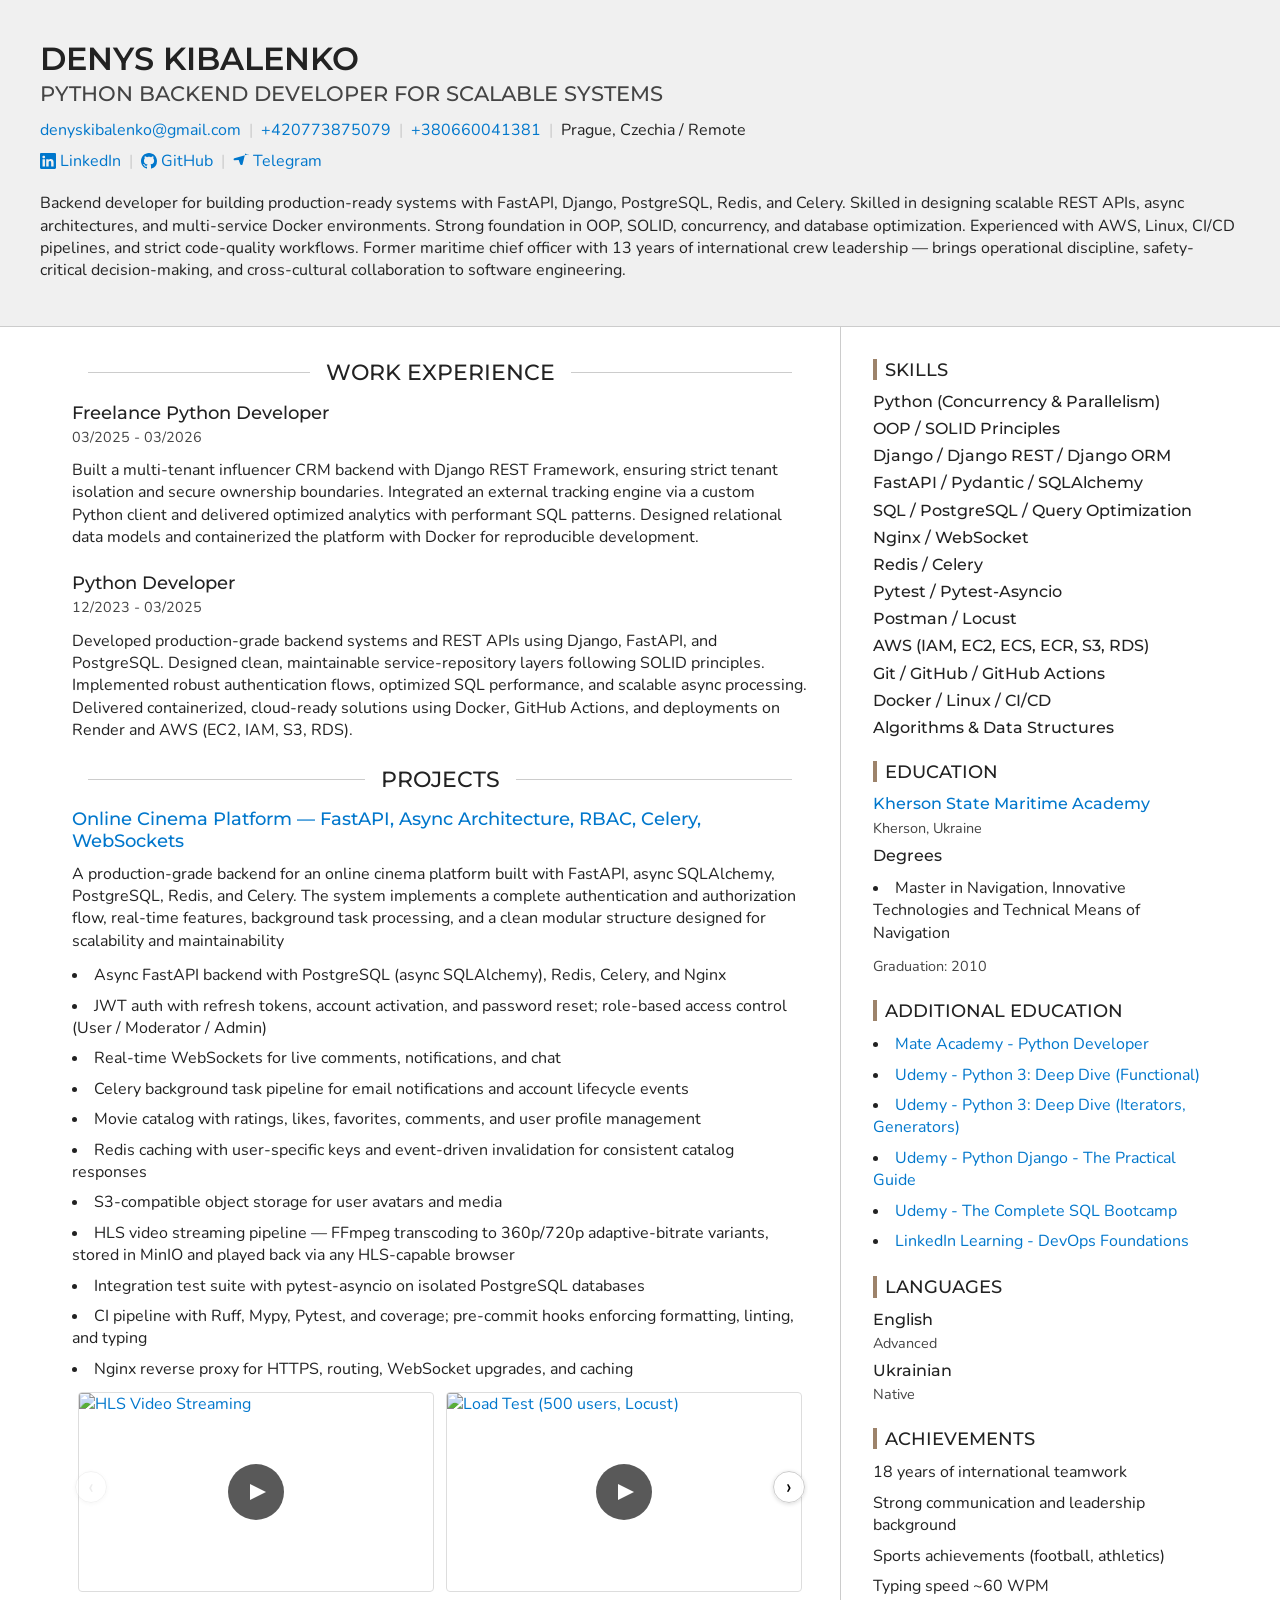
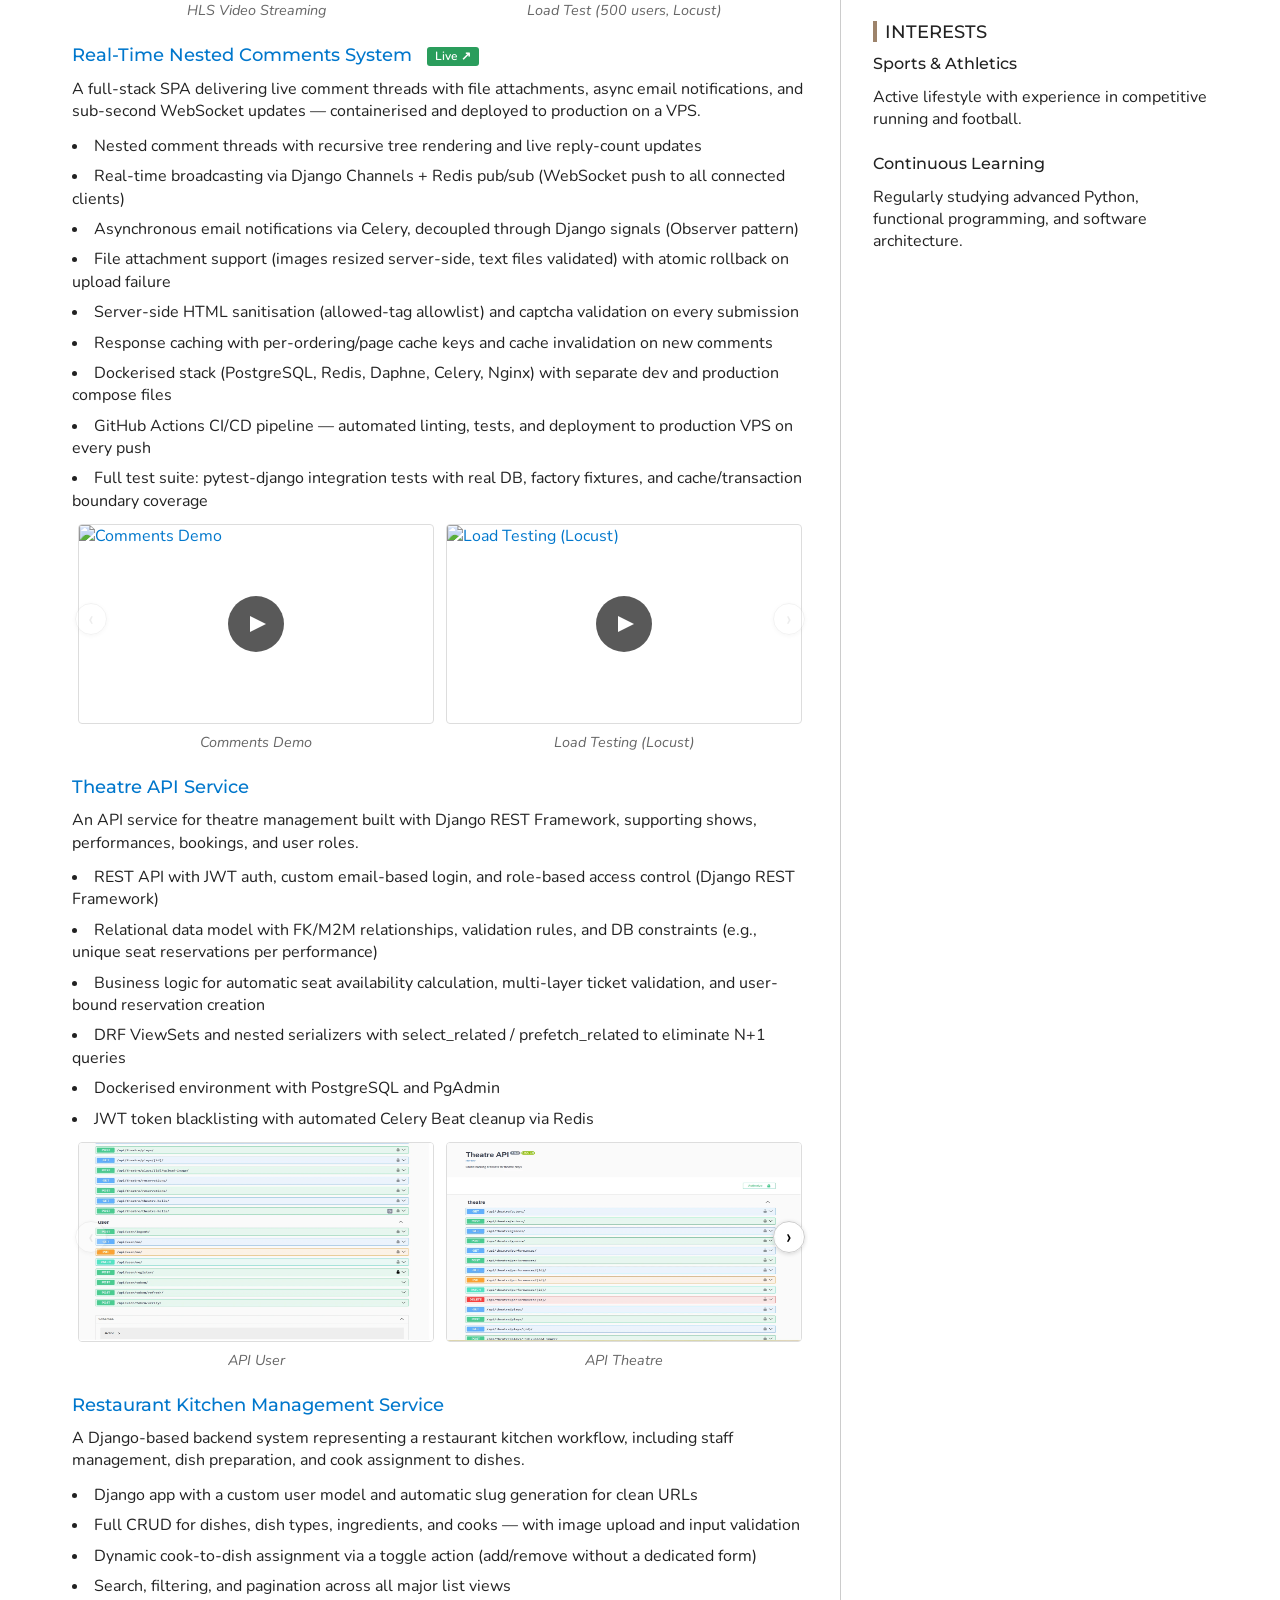
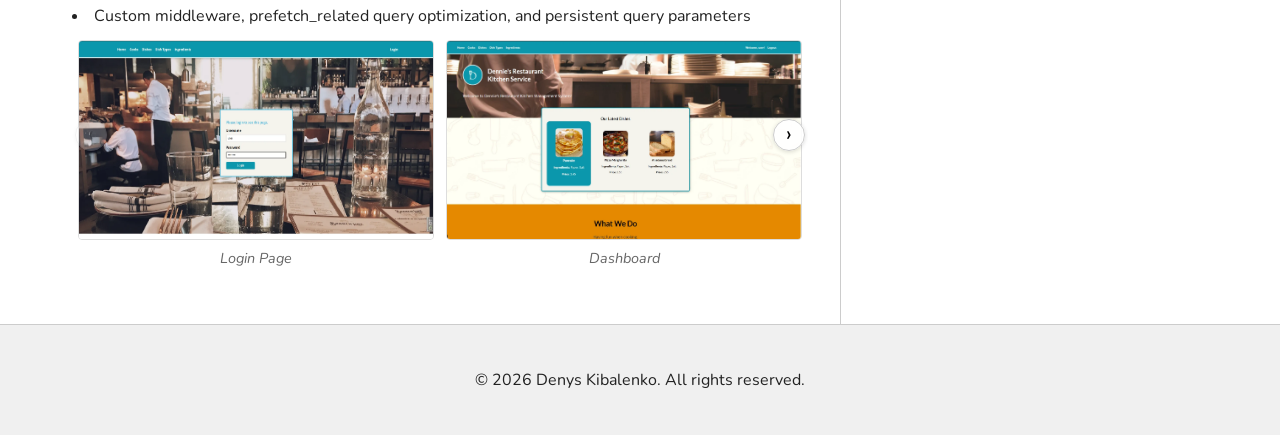
==== index.html @ 4081cb37 "Update: refactor generate_portfolio.py to display video links first followed by screenshots" ====
<!DOCTYPE html>
<html lang="en">
  <head>
    <meta charset="utf-8">
    <meta name="viewport" content="width=device-width, initial-scale=1">

    <!-- Site Info -->
    <title>Denys Kibalenko - Portfolio</title>
    <meta name="description" content="Denys Kibalenko - Backend developer for building production-ready systems with FastAPI, Django, PostgreSQL, Redis, and Celery. Skilled in designing scalable REST APIs, async architectures, and multi-service Docker environments. Strong foundation in OOP, SOLID, concurrency, and database optimization. Experienced with AWS, Linux, CI/CD pipelines, and strict code-quality workflows. Former maritime chief officer with 13 years of international crew leadership — brings operational discipline, safety-critical decision-making, and cross-cultural collaboration to software engineering.">
    <meta name="author" content="Denys Kibalenko">

    <!-- Open Graph Tags: The title of the page for social media sharing. It can match the title tag or be more descriptive. -->
    <meta property="og:title" content="Denys Kibalenko">

    <!-- Open Graph Tags: Typically set to "website" for static sites or "article" for content-heavy pages. -->
    <meta property="og:type" content="website">

    <!-- Open Graph Tags: The URL of the page, used to ensure link previews resolve to the correct page. -->
    <meta property="og:url" content="127.0.0.1:5500/index.html">

    <!-- Open Graph Tags: URL of an image that represents the page. Useful for link previews. -->
    <meta property="og:image" content="127.0.0.1:5500/">

    <!-- Open Graph Tags: Provides an alternative text for the image to improve accessibility. -->
    <meta property="og:image:alt" content="Denys Kibalenko Profile Image">

    <!-- Preconnect for Google Fonts -->
    <link rel="preconnect" href="https://fonts.googleapis.com">
    <link rel="preconnect" href="https://fonts.gstatic.com" crossorigin>

    <!-- Custom Font -->
    <link href="https://fonts.googleapis.com/css2?family=Montserrat:ital,wght@0,100..900;1,100..900&family=Nunito:ital,wght@0,200..1000;1,200..1000&display=swap"
          rel="stylesheet">

    <!-- Stylesheet -->
    <link rel="stylesheet" href="css/modern_normalize.css" />
    <link rel="stylesheet" href="css/html5bp.css">
    <link rel="stylesheet" href="css/main.css">

    <!-- Set a theme color that matches your website's primary color -->
    <meta name="theme-color" content="#fafafa">

    <!-- Favicon for all browsers -->
    <link rel="icon" href="/favicon.ico" sizes="any">
    <link rel="icon" href="/icon.svg" type="image/svg+xml">

    <!-- Apple touch icon for iOS devices -->
    <link rel="apple-touch-icon" sizes="180x180" href="/icon.png">

    <!-- Web app manifest for Progressive Web Apps -->
    <link rel="manifest" href="/site.webmanifest">

    <!-- Content Security Policy: Uncomment to enhance security by restricting where content can be loaded from (useful for preventing certain attacks like XSS). Update if adding external sources (e.g., Google Fonts, Bootstrap CDN, analytics, etc). -->
    <!-- <meta http-equiv="Content-Security-Policy" content=" default-src 'self'; script-src 'self' code.jquery.com; style-src 'self' fonts.googleapis.com; font-src fonts.gstatic.com; img-src 'self' images.examplecdn.com; "> -->
  </head>

  <body>
    <header class="page-header">
      <div class="container">
        <div class="header-top flex-responsive">
          
          <div class="header-info">
            <h1>Denys Kibalenko</h1>
            <h2 class="header-label">Python Backend Developer for Scalable Systems</h2>
            
              <address>
                <ul class="inline-list flex-responsive">
                  
                    <li>
                      <a href="mailto:denyskibalenko@gmail.com">denyskibalenko@gmail.com</a>
                    </li>
                  
                  
                    
                      <li>
                        <a href="tel:+420773875079">+420773875079</a>
                      </li>
                    
                      <li>
                        <a href="tel:+380660041381">+380660041381</a>
                      </li>
                    
                  
                  <li>Prague, Czechia / Remote</li>
                </ul>
              </address>
            
            
              <ul class="inline-list flex-responsive">
                
                  <li>
                    <a href="https://www.linkedin.com/in/denys-kibalenko-066396226/"
                       rel="noopener noreferrer"
                       aria-label="LinkedIn"
                       class="link-with-icon">
                      <svg aria-hidden="true"
     xmlns="http://www.w3.org/2000/svg"
     role="img"
     width="16"
     height="16"
     fill="currentColor"
     class="bi bi-linkedin"
     viewBox="0 0 16 16">
  <path d="M0 1.146C0 .513.526 0 1.175 0h13.65C15.474 0 16 .513 16 1.146v13.708c0 .633-.526 1.146-1.175 1.146H1.175C.526 16 0 15.487 0 14.854zm4.943 12.248V6.169H2.542v7.225zm-1.2-8.212c.837 0 1.358-.554 1.358-1.248-.015-.709-.52-1.248-1.342-1.248S2.4 3.226 2.4 3.934c0 .694.521 1.248 1.327 1.248zm4.908 8.212V9.359c0-.216.016-.432.08-.586.173-.431.568-.878 1.232-.878.869 0 1.216.662 1.216 1.634v3.865h2.401V9.25c0-2.22-1.184-3.252-2.764-3.252-1.274 0-1.845.7-2.165 1.193v.025h-.016l.016-.025V6.169h-2.4c.03.678 0 7.225 0 7.225z" />
</svg>

                      LinkedIn
                    </a>
                  </li>
                
                  <li>
                    <a href="https://github.com/dkibalenko"
                       rel="noopener noreferrer"
                       aria-label="GitHub"
                       class="link-with-icon">
                      <svg aria-hidden="true"
     xmlns="http://www.w3.org/2000/svg"
     role="img"
     width="16"
     height="16"
     fill="currentColor"
     class="bi bi-github"
     viewBox="0 0 16 16">
  <path d="M8 0C3.58 0 0 3.58 0 8c0 3.54 2.29 6.53 5.47 7.59.4.07.55-.17.55-.38 0-.19-.01-.82-.01-1.49-2.01.37-2.53-.49-2.69-.94-.09-.23-.48-.94-.82-1.13-.28-.15-.68-.52-.01-.53.63-.01 1.08.58 1.23.82.72 1.21 1.87.87 2.33.66.07-.52.28-.87.51-1.07-1.78-.2-3.64-.89-3.64-3.95 0-.87.31-1.59.82-2.15-.08-.2-.36-1.02.08-2.12 0 0 .67-.21 2.2.82.64-.18 1.32-.27 2-.27s1.36.09 2 .27c1.53-1.04 2.2-.82 2.2-.82.44 1.1.16 1.92.08 2.12.51.56.82 1.27.82 2.15 0 3.07-1.87 3.75-3.65 3.95.29.25.54.73.54 1.48 0 1.07-.01 1.93-.01 2.2 0 .21.15.46.55.38A8.01 8.01 0 0 0 16 8c0-4.42-3.58-8-8-8" />
</svg>

                      GitHub
                    </a>
                  </li>
                
                  <li>
                    <a href="http://t.me/denniewise"
                       rel="noopener noreferrer"
                       aria-label="Telegram"
                       class="link-with-icon">
                      <svg aria-hidden="true"
     xmlns="http://www.w3.org/2000/svg"
     role="img"
     width="16"
     height="16"
     viewBox="0 0 16 16"
     fill="currentColor">
  <path d="M15.93 2.2c-.2-.52-.74-.82-1.3-.67L1.4 5.2c-.55.15-.9.67-.8 1.22.1.55.6.93 1.16.9l3.6-.2c.2 0 .4.1.5.3l1.3 3.9c.17.5.67.8 1.2.8h.1c.55-.04 1-.4 1.1-.93l2.5-10c.1-.2.1-.4 0-.6z"/>
</svg>

                      Telegram
                    </a>
                  </li>
                
              </ul>
            
            <p class="header-summary">Backend developer for building production-ready systems with FastAPI, Django, PostgreSQL, Redis, and Celery. Skilled in designing scalable REST APIs, async architectures, and multi-service Docker environments. Strong foundation in OOP, SOLID, concurrency, and database optimization. Experienced with AWS, Linux, CI/CD pipelines, and strict code-quality workflows. Former maritime chief officer with 13 years of international crew leadership — brings operational discipline, safety-critical decision-making, and cross-cultural collaboration to software engineering.</p>
          </div>
        </div>
      </div>
    </header>

    <div class="page-content">
      <div class="container">
        <main>
          
            <section>
              <h2 class="section-heading">Work Experience</h2>
              
                <section>
                  <h3>
                    
                      Freelance Python Developer
                    
                  </h3>
                  
                    <p class="section-label">03/2025 - 03/2026</p>
                  
                  <p>Built a multi-tenant influencer CRM backend with Django REST Framework, ensuring strict tenant isolation and secure ownership boundaries. Integrated an external tracking engine via a custom Python client and delivered optimized analytics with performant SQL patterns. Designed relational data models and containerized the platform with Docker for reproducible development.</p>
                  
                </section>
              
                <section>
                  <h3>
                    
                      Python Developer
                    
                  </h3>
                  
                    <p class="section-label">12/2023 - 03/2025</p>
                  
                  <p>Developed production-grade backend systems and REST APIs using Django, FastAPI, and PostgreSQL. Designed clean, maintainable service-repository layers following SOLID principles. Implemented robust authentication flows, optimized SQL performance, and scalable async processing. Delivered containerized, cloud-ready solutions using Docker, GitHub Actions, and deployments on Render and AWS (EC2, IAM, S3, RDS).</p>
                  
                </section>
              
            </section>
          

          
            <section>
              <h2 class="section-heading">Projects</h2>
              
                <section>
                  <h3>
                    
                      <a href="https://github.com/dkibalenko/online-cinema-fastapi/tree/dev">Online Cinema Platform — FastAPI, Async Architecture, RBAC, Celery, WebSockets</a>
                    
                    
                  </h3>
                  <p>A production-grade backend for an online cinema platform built with FastAPI, async SQLAlchemy, PostgreSQL, Redis, and Celery. The system implements a complete authentication and authorization flow, real-time features, background task processing, and a clean modular structure designed for scalability and maintainability</p>
                  
                    <ul>
                      <li>Async FastAPI backend with PostgreSQL (async SQLAlchemy), Redis, Celery, and Nginx</li><li>JWT auth with refresh tokens, account activation, and password reset; role-based access control (User / Moderator / Admin)</li><li>Real-time WebSockets for live comments, notifications, and chat</li><li>Celery background task pipeline for email notifications and account lifecycle events</li><li>Movie catalog with ratings, likes, favorites, comments, and user profile management</li><li>Redis caching with user-specific keys and event-driven invalidation for consistent catalog responses</li><li>S3‑compatible object storage for user avatars and media</li><li>HLS video streaming pipeline — FFmpeg transcoding to 360p/720p adaptive-bitrate variants, stored in MinIO and played back via any HLS-capable browser</li><li>Integration test suite with pytest-asyncio on isolated PostgreSQL databases</li><li>CI pipeline with Ruff, Mypy, Pytest, and coverage; pre-commit hooks enforcing formatting, linting, and typing</li><li>Nginx reverse proxy for HTTPS, routing, WebSocket upgrades, and caching</li>
                    </ul>
                  
                  
                    <div class="carousel" data-carousel>
                      <button class="carousel-btn carousel-prev" aria-label="Previous">&#8249;</button>
                      <div class="carousel-track">
                        
                          <figure class="carousel-slide">
                            
                              <a href="https://www.youtube.com/watch?v=y59jlSmeKQQ" target="_blank" rel="noopener" class="video-thumb">
                                <img src="https://img.youtube.com/vi/y59jlSmeKQQ/hqdefault.jpg" alt="HLS Video Streaming">
                                <span class="play-btn" aria-hidden="true"></span>
                              </a>
                            
                            <figcaption>HLS Video Streaming</figcaption>
                          </figure>
                        
                          <figure class="carousel-slide">
                            
                              <a href="https://www.youtube.com/watch?v=-01bDbUgVlo" target="_blank" rel="noopener" class="video-thumb">
                                <img src="https://img.youtube.com/vi/-01bDbUgVlo/hqdefault.jpg" alt="Load Test (500 users, Locust)">
                                <span class="play-btn" aria-hidden="true"></span>
                              </a>
                            
                            <figcaption>Load Test (500 users, Locust)</figcaption>
                          </figure>
                        
                          <figure class="carousel-slide">
                            
                              <a href="img/project_cinema/Cinema 1 Auth.webp" target="_blank">
                                <img src="img/project_cinema/Cinema 1 Auth.webp" alt="API Auth">
                              </a>
                            
                            <figcaption>API Auth</figcaption>
                          </figure>
                        
                          <figure class="carousel-slide">
                            
                              <a href="img/project_cinema/Cinema 2 API.webp" target="_blank">
                                <img src="img/project_cinema/Cinema 2 API.webp" alt="API Users">
                              </a>
                            
                            <figcaption>API Users</figcaption>
                          </figure>
                        
                          <figure class="carousel-slide">
                            
                              <a href="img/project_cinema/Cinema 3 API.webp" target="_blank">
                                <img src="img/project_cinema/Cinema 3 API.webp" alt="API Movies">
                              </a>
                            
                            <figcaption>API Movies</figcaption>
                          </figure>
                        
                          <figure class="carousel-slide">
                            
                              <a href="img/project_cinema/Cinema MinIO.webp" target="_blank">
                                <img src="img/project_cinema/Cinema MinIO.webp" alt="MinIO">
                              </a>
                            
                            <figcaption>MinIO</figcaption>
                          </figure>
                        
                          <figure class="carousel-slide">
                            
                              <a href="img/project_cinema/Cinema MailHog.webp" target="_blank">
                                <img src="img/project_cinema/Cinema MailHog.webp" alt="MailHog">
                              </a>
                            
                            <figcaption>MailHog</figcaption>
                          </figure>
                        
                          <figure class="carousel-slide">
                            
                              <a href="img/project_cinema/Cinema PgAdmin.webp" target="_blank">
                                <img src="img/project_cinema/Cinema PgAdmin.webp" alt="PgAdmin">
                              </a>
                            
                            <figcaption>PgAdmin</figcaption>
                          </figure>
                        
                          <figure class="carousel-slide">
                            
                              <a href="img/project_cinema/CI-Cinema.webp" target="_blank">
                                <img src="img/project_cinema/CI-Cinema.webp" alt="CI Pipeline">
                              </a>
                            
                            <figcaption>CI Pipeline</figcaption>
                          </figure>
                        
                      </div>
                      <button class="carousel-btn carousel-next" aria-label="Next">&#8250;</button>
                    </div>
                  
                </section>
              
                <section>
                  <h3>
                    
                      <a href="https://github.com/dkibalenko/SPA-comments">Real-Time Nested Comments System</a>
                    
                    
                      <a href="https://spa.meizuno.com/" target="_blank" rel="noopener" class="demo-badge">Live ↗</a>
                    
                  </h3>
                  <p>A full-stack SPA delivering live comment threads with file attachments, async email notifications, and sub-second WebSocket updates — containerised and deployed to production on a VPS.</p>
                  
                    <ul>
                      <li>Nested comment threads with recursive tree rendering and live reply-count updates</li><li>Real-time broadcasting via Django Channels + Redis pub/sub (WebSocket push to all connected clients)</li><li>Asynchronous email notifications via Celery, decoupled through Django signals (Observer pattern)</li><li>File attachment support (images resized server-side, text files validated) with atomic rollback on upload failure</li><li>Server-side HTML sanitisation (allowed-tag allowlist) and captcha validation on every submission</li><li>Response caching with per-ordering/page cache keys and cache invalidation on new comments</li><li>Dockerised stack (PostgreSQL, Redis, Daphne, Celery, Nginx) with separate dev and production compose files</li><li>GitHub Actions CI/CD pipeline — automated linting, tests, and deployment to production VPS on every push</li><li>Full test suite: pytest-django integration tests with real DB, factory fixtures, and cache/transaction boundary coverage</li>
                    </ul>
                  
                  
                    <div class="carousel" data-carousel>
                      <button class="carousel-btn carousel-prev" aria-label="Previous">&#8249;</button>
                      <div class="carousel-track">
                        
                          <figure class="carousel-slide">
                            
                              <a href="https://www.youtube.com/watch?v=9wC8a-C89hY" target="_blank" rel="noopener" class="video-thumb">
                                <img src="https://img.youtube.com/vi/9wC8a-C89hY/hqdefault.jpg" alt="Comments Demo">
                                <span class="play-btn" aria-hidden="true"></span>
                              </a>
                            
                            <figcaption>Comments Demo</figcaption>
                          </figure>
                        
                          <figure class="carousel-slide">
                            
                              <a href="https://www.youtube.com/watch?v=Z8BCQjOLAWA" target="_blank" rel="noopener" class="video-thumb">
                                <img src="https://img.youtube.com/vi/Z8BCQjOLAWA/hqdefault.jpg" alt="Load Testing (Locust)">
                                <span class="play-btn" aria-hidden="true"></span>
                              </a>
                            
                            <figcaption>Load Testing (Locust)</figcaption>
                          </figure>
                        
                      </div>
                      <button class="carousel-btn carousel-next" aria-label="Next">&#8250;</button>
                    </div>
                  
                </section>
              
                <section>
                  <h3>
                    
                      <a href="https://github.com/dkibalenko/theatre-api-service-mate/tree/main">Theatre API Service</a>
                    
                    
                  </h3>
                  <p>An API service for theatre management built with Django REST Framework, supporting shows, performances, bookings, and user roles.</p>
                  
                    <ul>
                      <li>REST API with JWT auth, custom email-based login, and role-based access control (Django REST Framework)</li><li>Relational data model with FK/M2M relationships, validation rules, and DB constraints (e.g., unique seat reservations per performance)</li><li>Business logic for automatic seat availability calculation, multi-layer ticket validation, and user-bound reservation creation</li><li>DRF ViewSets and nested serializers with select_related / prefetch_related to eliminate N+1 queries</li><li>Dockerised environment with PostgreSQL and PgAdmin</li><li>JWT token blacklisting with automated Celery Beat cleanup via Redis</li>
                    </ul>
                  
                  
                    <div class="carousel" data-carousel>
                      <button class="carousel-btn carousel-prev" aria-label="Previous">&#8249;</button>
                      <div class="carousel-track">
                        
                          <figure class="carousel-slide">
                            
                              <a href="img/project_theatre/Theatre 4 API.webp" target="_blank">
                                <img src="img/project_theatre/Theatre 4 API.webp" alt="API User">
                              </a>
                            
                            <figcaption>API User</figcaption>
                          </figure>
                        
                          <figure class="carousel-slide">
                            
                              <a href="img/project_theatre/Theatre 3 API.webp" target="_blank">
                                <img src="img/project_theatre/Theatre 3 API.webp" alt="API Theatre">
                              </a>
                            
                            <figcaption>API Theatre</figcaption>
                          </figure>
                        
                          <figure class="carousel-slide">
                            
                              <a href="img/project_theatre/Theatre 7 API Actor list.webp" target="_blank">
                                <img src="img/project_theatre/Theatre 7 API Actor list.webp" alt="API Actor List">
                              </a>
                            
                            <figcaption>API Actor List</figcaption>
                          </figure>
                        
                          <figure class="carousel-slide">
                            
                              <a href="img/project_theatre/Theatre 5 API Login.webp" target="_blank">
                                <img src="img/project_theatre/Theatre 5 API Login.webp" alt="API Login">
                              </a>
                            
                            <figcaption>API Login</figcaption>
                          </figure>
                        
                          <figure class="carousel-slide">
                            
                              <a href="img/project_theatre/Theatre 6 API Login Token.webp" target="_blank">
                                <img src="img/project_theatre/Theatre 6 API Login Token.webp" alt="API Login Token">
                              </a>
                            
                            <figcaption>API Login Token</figcaption>
                          </figure>
                        
                          <figure class="carousel-slide">
                            
                              <a href="img/project_theatre/Theatre 1 Celery Run.webp" target="_blank">
                                <img src="img/project_theatre/Theatre 1 Celery Run.webp" alt="Celery Tasks">
                              </a>
                            
                            <figcaption>Celery Tasks</figcaption>
                          </figure>
                        
                          <figure class="carousel-slide">
                            
                              <a href="img/project_theatre/Theatre 2 PgAdmin.webp" target="_blank">
                                <img src="img/project_theatre/Theatre 2 PgAdmin.webp" alt="PgAdmin">
                              </a>
                            
                            <figcaption>PgAdmin</figcaption>
                          </figure>
                        
                      </div>
                      <button class="carousel-btn carousel-next" aria-label="Next">&#8250;</button>
                    </div>
                  
                </section>
              
                <section>
                  <h3>
                    
                      <a href="https://github.com/dkibalenko/restaurant-mate">Restaurant Kitchen Management Service</a>
                    
                    
                  </h3>
                  <p>A Django-based backend system representing a restaurant kitchen workflow, including staff management, dish preparation, and cook assignment to dishes.</p>
                  
                    <ul>
                      <li>Django app with a custom user model and automatic slug generation for clean URLs</li><li>Full CRUD for dishes, dish types, ingredients, and cooks — with image upload and input validation</li><li>Dynamic cook-to-dish assignment via a toggle action (add/remove without a dedicated form)</li><li>Search, filtering, and pagination across all major list views</li><li>Custom middleware, prefetch_related query optimization, and persistent query parameters</li>
                    </ul>
                  
                  
                    <div class="carousel" data-carousel>
                      <button class="carousel-btn carousel-prev" aria-label="Previous">&#8249;</button>
                      <div class="carousel-track">
                        
                          <figure class="carousel-slide">
                            
                              <a href="img/project_restaurant/Restaurant 1 Login.webp" target="_blank">
                                <img src="img/project_restaurant/Restaurant 1 Login.webp" alt="Login Page">
                              </a>
                            
                            <figcaption>Login Page</figcaption>
                          </figure>
                        
                          <figure class="carousel-slide">
                            
                              <a href="img/project_restaurant/Restaurant 2 Index.webp" target="_blank">
                                <img src="img/project_restaurant/Restaurant 2 Index.webp" alt="Dashboard">
                              </a>
                            
                            <figcaption>Dashboard</figcaption>
                          </figure>
                        
                          <figure class="carousel-slide">
                            
                              <a href="img/project_restaurant/Restaurant 3 Cook list.webp" target="_blank">
                                <img src="img/project_restaurant/Restaurant 3 Cook list.webp" alt="Cooks">
                              </a>
                            
                            <figcaption>Cooks</figcaption>
                          </figure>
                        
                          <figure class="carousel-slide">
                            
                              <a href="img/project_restaurant/Restaurant 4 Cook Detail.webp" target="_blank">
                                <img src="img/project_restaurant/Restaurant 4 Cook Detail.webp" alt="Cook Detail">
                              </a>
                            
                            <figcaption>Cook Detail</figcaption>
                          </figure>
                        
                          <figure class="carousel-slide">
                            
                              <a href="img/project_restaurant/Restaurant 6 Dish list.webp" target="_blank">
                                <img src="img/project_restaurant/Restaurant 6 Dish list.webp" alt="Dish List">
                              </a>
                            
                            <figcaption>Dish List</figcaption>
                          </figure>
                        
                          <figure class="carousel-slide">
                            
                              <a href="img/project_restaurant/Restaurant 7 Dish Detail.webp" target="_blank">
                                <img src="img/project_restaurant/Restaurant 7 Dish Detail.webp" alt="Dish Detail">
                              </a>
                            
                            <figcaption>Dish Detail</figcaption>
                          </figure>
                        
                          <figure class="carousel-slide">
                            
                              <a href="img/project_restaurant/Restaurant 8 Dish Create.webp" target="_blank">
                                <img src="img/project_restaurant/Restaurant 8 Dish Create.webp" alt="Dish Create">
                              </a>
                            
                            <figcaption>Dish Create</figcaption>
                          </figure>
                        
                          <figure class="carousel-slide">
                            
                              <a href="img/project_restaurant/Restaurant 9 Cook Create.webp" target="_blank">
                                <img src="img/project_restaurant/Restaurant 9 Cook Create.webp" alt="Cook Create">
                              </a>
                            
                            <figcaption>Cook Create</figcaption>
                          </figure>
                        
                          <figure class="carousel-slide">
                            
                              <a href="img/project_restaurant/Restaurant 12 Logout.webp" target="_blank">
                                <img src="img/project_restaurant/Restaurant 12 Logout.webp" alt="Logout Page">
                              </a>
                            
                            <figcaption>Logout Page</figcaption>
                          </figure>
                        
                      </div>
                      <button class="carousel-btn carousel-next" aria-label="Next">&#8250;</button>
                    </div>
                  
                </section>
              
            </section>
          

          
        </main>

        <!-- Sidebar Section -->
        <aside>
          
            <section>
              <h2 class="section-heading">Skills</h2>
              <ul class="unstyled-list">
                
                  <li>
                    <h3>Python (Concurrency &amp; Parallelism)</h3>
                  </li>
                
                  <li>
                    <h3>OOP / SOLID Principles</h3>
                  </li>
                
                  <li>
                    <h3>Django / Django REST / Django ORM</h3>
                  </li>
                
                  <li>
                    <h3>FastAPI / Pydantic / SQLAlchemy</h3>
                  </li>
                
                  <li>
                    <h3>SQL / PostgreSQL / Query Optimization</h3>
                  </li>
                
                  <li>
                    <h3>Nginx / WebSocket</h3>
                  </li>
                
                  <li>
                    <h3>Redis / Celery</h3>
                  </li>
                
                  <li>
                    <h3>Pytest / Pytest-Asyncio</h3>
                  </li>
                
                  <li>
                    <h3>Postman / Locust</h3>
                  </li>
                
                  <li>
                    <h3>AWS (IAM, EC2, ECS, ECR, S3, RDS)</h3>
                  </li>
                
                  <li>
                    <h3>Git / GitHub / GitHub Actions</h3>
                  </li>
                
                  <li>
                    <h3>Docker / Linux / CI/CD</h3>
                  </li>
                
                  <li>
                    <h3>Algorithms &amp; Data Structures</h3>
                  </li>
                
              </ul>
            </section>
          

          
            <section>
              <h2 class="section-heading">Education</h2>
              
                <section>
                  <h3>
                    
                      <a href="https://ksma.ks.ua/?page_id=284&amp;lang=en">Kherson State Maritime Academy</a>
                    
                  </h3>
                  <p class="section-label">Kherson, Ukraine</p>
                  
                    <h4>Degrees</h4>
                    <ul>
                      <li>Master in Navigation, Innovative Technologies and Technical Means of Navigation</li>
                    </ul>
                  
                  
                    <p class="section-label">Graduation: 2010</p>
                  
                </section>
              
            </section>
          

          
            <section>
              <h2 class="section-heading">Additional Education</h2>
              <ul>
                
                  <li>
                    
                      <a href="https://drive.google.com/file/d/13bJLJiaOqbj5vxsxNt1Rowph1DdYpUiG/view?usp=sharing" target="_blank" rel="noopener noreferrer">
                        Mate Academy - Python Developer
                      </a>
                    
                  </li>
                
                  <li>
                    
                      <a href="https://drive.google.com/file/d/1UgDbtbt7HbdMJofbn9LC_z7hf_A_HuvF/view?usp=sharing" target="_blank" rel="noopener noreferrer">
                        Udemy - Python 3: Deep Dive (Functional)
                      </a>
                    
                  </li>
                
                  <li>
                    
                      <a href="https://drive.google.com/file/d/1ZyOJk-6AhN1JcE_R9pTE9gWxPDjbVbW6/view?usp=sharing" target="_blank" rel="noopener noreferrer">
                        Udemy - Python 3: Deep Dive (Iterators, Generators)
                      </a>
                    
                  </li>
                
                  <li>
                    
                      <a href="https://drive.google.com/file/d/1I7eZiVHKN_kW7rwCbrUl4F5tfkQ_4aYm/view?usp=sharing" target="_blank" rel="noopener noreferrer">
                        Udemy - Python Django - The Practical Guide
                      </a>
                    
                  </li>
                
                  <li>
                    
                      <a href="https://drive.google.com/file/d/1yCjMgeFHU8XiFzk8PgB8OCtEP4j6s00T/view?usp=sharing" target="_blank" rel="noopener noreferrer">
                        Udemy - The Complete SQL Bootcamp
                      </a>
                    
                  </li>
                
                  <li>
                    
                      <a href="https://www.linkedin.com/learning/certificates/efccc317714a00e5a501b66b2c7c85e9906a6761d6cd8fde21b989db6a3c77a5" target="_blank" rel="noopener noreferrer">
                        LinkedIn Learning - DevOps Foundations
                      </a>
                    
                  </li>
                
              </ul>
            </section>
          

          
            <section>
              <h2 class="section-heading">Languages</h2>
              <ul class="unstyled-list">
                
                  <li>
                    <h3>English</h3>
                    <p class="section-label">Advanced</p>
                  </li>
                
                  <li>
                    <h3>Ukrainian</h3>
                    <p class="section-label">Native</p>
                  </li>
                
              </ul>
            </section>
          

          
            <section>
              <h2 class="section-heading">Achievements</h2>
              <ul class="unstyled-list">
                
                  <li>18 years of international teamwork</li>
                
                  <li>Strong communication and leadership background</li>
                
                  <li>Sports achievements (football, athletics)</li>
                
                  <li>Typing speed ~60 WPM</li>
                
              </ul>
            </section>
          

          
            <section>
              <h2 class="section-heading">Interests</h2>
              
                <section>
                  <h3>Sports &amp; Athletics</h3>
                  <p>Active lifestyle with experience in competitive running and football.</p>
                  
                </section>
              
                <section>
                  <h3>Continuous Learning</h3>
                  <p>Regularly studying advanced Python, functional programming, and software architecture.</p>
                  
                </section>
              
            </section>
          

        </aside>
      </div>
    </div>

    <footer class="page-footer">
      <div class="container">
        <p>© 2026 Denys Kibalenko. All rights reserved.</p>
      </div>
    </footer>

    <script src="js/app.js"></script>
  </body>
</html>
---- css/html5bp.css ----
/*! HTML5 Boilerplate v9.0.1 | MIT License | https://html5boilerplate.com/ */

/* main.css 3.0.0 | MIT License | https://github.com/h5bp/main.css#readme */
/*
 * What follows is the result of much research on cross-browser styling.
 * Credit left inline and big thanks to Nicolas Gallagher, Jonathan Neal,
 * Kroc Camen, and the H5BP dev community and team.
 */

/* ==========================================================================
   Base styles: opinionated defaults
   ========================================================================== */

html {
  color: #222;
  font-size: 1em;
  line-height: 1.4;
}

/*
 * Remove text-shadow in selection highlight:
 * https://twitter.com/miketaylr/status/12228805301
 *
 * Customize the background color to match your design.
 */

::-moz-selection {
  background: #b3d4fc;
  text-shadow: none;
}

::selection {
  background: #b3d4fc;
  text-shadow: none;
}

/*
 * A better looking default horizontal rule
 */

hr {
  display: block;
  height: 1px;
  border: 0;
  border-top: 1px solid #ccc;
  margin: 1em 0;
  padding: 0;
}

/*
 * Remove the gap between audio, canvas, iframes,
 * images, videos and the bottom of their containers:
 * https://github.com/h5bp/html5-boilerplate/issues/440
 */

audio,
canvas,
iframe,
img,
svg,
video {
  vertical-align: middle;
}

/*
 * Remove default fieldset styles.
 */

fieldset {
  border: 0;
  margin: 0;
  padding: 0;
}

/*
 * Allow only vertical resizing of textareas.
 */

textarea {
  resize: vertical;
}

/* ==========================================================================
   Author's custom styles
   ========================================================================== */

/* ==========================================================================
   Helper classes
   ========================================================================== */

/*
 * Hide visually and from screen readers
 */

.hidden,
[hidden] {
  display: none !important;
}

/*
 * Hide only visually, but have it available for screen readers:
 * https://snook.ca/archives/html_and_css/hiding-content-for-accessibility
 *
 * 1. For long content, line feeds are not interpreted as spaces and small width
 *    causes content to wrap 1 word per line:
 *    https://medium.com/@jessebeach/beware-smushed-off-screen-accessible-text-5952a4c2cbfe
 */

.visually-hidden {
  border: 0;
  clip: rect(0, 0, 0, 0);
  height: 1px;
  margin: -1px;
  overflow: hidden;
  padding: 0;
  position: absolute;
  white-space: nowrap;
  width: 1px;
  /* 1 */
}

/*
 * Extends the .visually-hidden class to allow the element
 * to be focusable when navigated to via the keyboard:
 * https://www.drupal.org/node/897638
 */

.visually-hidden.focusable:active,
.visually-hidden.focusable:focus {
  clip: auto;
  height: auto;
  margin: 0;
  overflow: visible;
  position: static;
  white-space: inherit;
  width: auto;
}

/*
 * Hide visually and from screen readers, but maintain layout
 */

.invisible {
  visibility: hidden;
}

/*
 * Clearfix: contain floats
 *
 * The use of `table` rather than `block` is only necessary if using
 * `::before` to contain the top-margins of child elements.
 */

.clearfix::before,
.clearfix::after {
  content: "";
  display: table;
}

.clearfix::after {
  clear: both;
}

/* ==========================================================================
   EXAMPLE Media Queries for Responsive Design.
   These examples override the primary ('mobile first') styles.
   Modify as content requires.
   ========================================================================== */

@media only screen and (min-width: 35em) {
  /* Style adjustments for viewports that meet the condition */
}

@media print,
  (-webkit-min-device-pixel-ratio: 1.25),
  (min-resolution: 1.25dppx),
  (min-resolution: 120dpi) {
  /* Style adjustments for high resolution devices */
}

/* ==========================================================================
   Print styles.
   Inlined to avoid the additional HTTP request:
   https://www.phpied.com/delay-loading-your-print-css/
   ========================================================================== */

@media print {
  *,
  *::before,
  *::after {
    background: #fff !important;
    color: #000 !important;
    /* Black prints faster */
    box-shadow: none !important;
    text-shadow: none !important;
  }

  a,
  a:visited {
    text-decoration: underline;
  }

  a[href]::after {
    content: " (" attr(href) ")";
  }

  abbr[title]::after {
    content: " (" attr(title) ")";
  }

  /*
   * Don't show links that are fragment identifiers,
   * or use the `javascript:` pseudo protocol
   */
  a[href^="#"]::after,
  a[href^="javascript:"]::after {
    content: "";
  }

  pre {
    white-space: pre-wrap !important;
  }

  pre,
  blockquote {
    border: 1px solid #999;
    page-break-inside: avoid;
  }

  tr,
  img {
    page-break-inside: avoid;
  }

  p,
  h2,
  h3 {
    orphans: 3;
    widows: 3;
  }

  h2,
  h3 {
    page-break-after: avoid;
  }
}
---- css/main.css ----
:root {
  --link-color: #0077cc;
  --link-color-hover: #00487c;
  --header-footer-bg-color: #f0f0f0;
  --aside-accent-color: #9d836b;
  --skill-bar-fill-color: #f3e4c6;
  --blockquote-bg-color: #f7fafc;
  --blockquote-accent-color: #4a5568;
  --blockquote-text-color: #4a5568;
  --spacing-inline: 0.5rem;
}

/* Base Styles */
body {
  font-family: "Nunito", "Segoe UI", "Helvetica Neue", Helvetica, Arial,
    sans-serif;
  font-weight: 400;
  display: grid;
  grid-template-rows: auto 1fr auto;
  min-height: 100vh;
}

h1,
h2,
h3,
h4,
h5,
h6 {
  margin: 0;
  font-family: "Montserrat", "Segoe UI", "Helvetica Neue", Helvetica, Arial,
    sans-serif;
  font-weight: 400;
  line-height: 1.2;
}

h1 {
  font-size: 2rem;
  font-weight: 600;
  text-transform: uppercase;
}

h2 {
  font-size: 1.4rem;
  font-weight: 500;
  text-transform: uppercase;
}

h3 {
  font-size: 1.1rem;
  font-weight: 500;
}

h4 {
  font-size: 1rem;
  font-weight: 500;
}

h5 {
  font-size: 1rem;
  font-weight: 500;
}

h6 {
  font-size: 1rem;
  font-weight: 500;
}

p {
  margin: 0.75rem 0;
}

a {
  color: var(--link-color) !important;
  text-decoration: none;
}

a:hover {
  color: var(--link-color-hover);
  text-decoration: underline;
}

address {
  font-style: normal;
}

figure,
ul {
  margin: 0;
  padding: 0;
}

header,
main,
aside,
footer {
  padding: 2rem;
}

header {
  padding-bottom: 0.5rem;
}

aside {
  border-top: 1px solid #ccc;
}

footer {
  text-align: center;
}

section {
  margin-bottom: 1.5rem;
}

/* Utility */
.block {
  display: block;
  margin: 0.25rem 0;
}

.flex-responsive {
  display: flex;
  flex-direction: column;
  align-items: center;
  text-align: center;
}

/* Main Layout */
.container {
  width: 100%;
  max-width: 1200px;
  margin: 0 auto;
}

.page-content .container {
  display: grid;
  grid-template-columns: 1fr;
}

.page-header,
.page-footer {
  background: var(--header-footer-bg-color);
}

.page-header {
  border-bottom: 1px solid #ccc;
}

.page-header .container {
  display: flex;
  flex-direction: column;
}

.header-top {
  gap: 1rem;
}

.header-image {
  width: 100%;
  max-width: 256px;
  aspect-ratio: 1 / 1;
  border-radius: 50%;
  object-fit: cover;
  border: 1px solid #999;
}

.header-info ul {
  margin: 1rem 0;
}

.link-with-icon {
  display: flex;
  align-items: center;
  gap: 0.25rem;
}

.header-label {
  font-size: 1.3rem;
  color: #444;
  margin-top: 0.2rem;
  margin-bottom: 0.8rem;
}

.header-summary {
  margin: 1.25rem 0;
}

.page-footer {
  border-top: 1px solid #ccc;
}

.section-heading {
  display: flex;
  align-items: center;
  text-align: center;
  margin-bottom: 1rem;
}

.section-heading::before,
.section-heading::after {
  content: "";
  flex: 1;
  border-bottom: 1px solid #ccc;
  margin: 0 1rem;
}

aside .section-heading {
  align-items: flex-start;
  text-align: left;
  border-left: 4px solid var(--aside-accent-color);
  padding-left: 0.5rem;
  margin-bottom: 0.75rem;
}

aside .section-heading::before,
aside .section-heading::after {
  content: none;
}

.section-label {
  font-size: 0.9rem;
  color: #444;
  margin-top: 0.25rem;
  margin-bottom: 0.5rem;
}

/* Images */
img {
  max-width: 100%;
  height: auto;
}

.gallery {
  display: grid;
  gap: 1rem;
  justify-items: center;
  margin: 0.5rem 0;
}

.main-gallery {
  grid-template-columns: 1fr;
}

.side-gallery {
  grid-template-columns: 1fr;
}

figcaption {
  text-align: center;
  color: #666;
  font-size: 0.9rem;
  margin-top: 0.5rem;
  font-style: italic;
}

/* Carousel */
.carousel {
  position: relative;
  overflow: hidden;
  margin: 0.5rem 0;
}

.carousel-track {
  display: flex;
  transition: transform 0.35s ease;
  will-change: transform;
}

.carousel-slide {
  flex: 0 0 100%;
  min-width: 100%;
  padding: 0 0.4rem;
  box-sizing: border-box;
}

.carousel-slide img,
.carousel-slide iframe {
  width: 100%;
  aspect-ratio: 16 / 9;
  height: auto;
  display: block;
  border-radius: 4px;
  border: 1px solid #ddd;
}

.carousel-btn {
  position: absolute;
  top: calc(50% - 1.2rem);
  transform: translateY(-50%);
  z-index: 10;
  background: rgba(255, 255, 255, 0.9);
  border: 1px solid #ccc;
  border-radius: 50%;
  width: 2rem;
  height: 2rem;
  cursor: pointer;
  font-size: 1.4rem;
  line-height: 1;
  display: flex;
  align-items: center;
  justify-content: center;
  box-shadow: 0 1px 4px rgba(0, 0, 0, 0.15);
  transition: background 0.2s, opacity 0.2s;
  padding: 0;
}

.carousel-btn:hover:not(:disabled) {
  background: #fff;
}

.carousel-btn:disabled {
  opacity: 0.25;
  cursor: default;
}

.carousel-prev {
  left: 0.2rem;
}

.carousel-next {
  right: 0.2rem;
}

/* Live demo badge */
.demo-badge {
  display: inline-block;
  margin-left: 0.6rem;
  padding: 0.15rem 0.5rem;
  font-size: 0.75rem;
  font-weight: 600;
  font-family: "Nunito", sans-serif;
  color: #fff !important;
  background: #2a9d5c;
  border-radius: 3px;
  text-decoration: none !important;
  vertical-align: middle;
  letter-spacing: 0.02em;
  transition: background 0.2s;
}

.demo-badge:hover {
  background: #228a4e;
  text-decoration: none !important;
}

/* Video thumbnail play button */
.video-thumb {
  position: relative;
  display: block;
}

.video-thumb img {
  width: 100%;
  aspect-ratio: 16 / 9;
  object-fit: cover;
  display: block;
  border-radius: 4px;
  border: 1px solid #ddd;
}

.play-btn {
  position: absolute;
  top: 50%;
  left: 50%;
  transform: translate(-50%, -50%);
  width: 3.5rem;
  height: 3.5rem;
  background: rgba(0, 0, 0, 0.65);
  border-radius: 50%;
  display: flex;
  align-items: center;
  justify-content: center;
  transition: background 0.2s;
}

.play-btn::after {
  content: "";
  display: block;
  width: 0;
  height: 0;
  border-style: solid;
  border-width: 0.55rem 0 0.55rem 1rem;
  border-color: transparent transparent transparent #fff;
  margin-left: 0.2rem;
}

.video-thumb:hover .play-btn {
  background: rgba(180, 0, 0, 0.85);
}

@media (min-width: 37.5rem) {
  .carousel-slide {
    flex: 0 0 50%;
    min-width: 50%;
  }
}

/* Lists */
main ul,
aside ul {
  list-style-type: disc;
  list-style-position: inside;
  padding-left: 0;
  margin: 0.75rem 0;
}

main li,
aside li {
  margin-bottom: 0.5rem;
}

.unstyled-list {
  list-style: none;
}

.inline-list {
  list-style: none;
  gap: 0.25rem;
}

.inline-list li {
  display: flex; /* This is for HTML Whitespace Issues */
}

/* Skillbars */
.skill-bar {
  width: 100%;
  height: 1.5rem;
  margin-top: 0.25rem;
  margin-bottom: 1rem;
  background: #eee;
  border: 1px solid #848484;
  border-radius: 2px;
  overflow: hidden;
}

.skill-bar-fill {
  height: 100%;
  background: var(--skill-bar-fill-color) !important;
  border-right: 1px solid #848484;
  border-radius: 2px;
  display: flex;
  align-items: center;
  padding-left: 0.5rem;
}

.skill-bar-label {
  color: #333;
  font-size: 0.9rem;
  white-space: nowrap;
}

.w-0 {
  width: 0%;
}

.w-10 {
  width: 10%;
}

.w-20 {
  width: 20%;
}

.w-25 {
  width: 25%;
}

.w-30 {
  width: 30%;
}

.w-40 {
  width: 40%;
}

.w-50 {
  width: 50%;
}

.w-60 {
  width: 60%;
}

.w-70 {
  width: 70%;
}

.w-75 {
  width: 75%;
}

.w-80 {
  width: 80%;
}

.w-90 {
  width: 90%;
}

.w-100 {
  width: 100%;
  border-right: none;
}

/* Blockquotes */
blockquote {
  margin: 1rem 2rem;
  padding: 1.5rem 2rem;
  background-color: var(--blockquote-bg-color);
  border-left: 4px solid var(--blockquote-accent-color);
  font-style: italic;
  color: var(--blockquote-text-color);
  line-height: 1.6;
  border-radius: 0 4px 4px 0;
  box-shadow: 0 1px 3px rgba(0, 0, 0, 0.1);
}

@media (min-width: 37.5rem) {
  .main-gallery {
    grid-template-columns: repeat(3, 1fr);
  }

  .side-gallery {
    grid-template-columns: repeat(2, 1fr);
  }
}

@media (min-width: 48rem) {
  aside {
    border-top: none;
    border-left: 1px solid #ccc;
  }

  aside h1 {
    font-size: 1.4rem;
  }

  aside h2 {
    font-size: 1.1rem;
  }

  aside h3 {
    font-size: 1rem;
  }

  aside h4 {
    font-size: 1rem;
  }

  aside h5 {
    font-size: 1rem;
  }

  aside h6 {
    font-size: 1rem;
  }

  header {
    padding-bottom: 1.5rem;
  }

  .flex-responsive {
    flex-direction: row;
    align-items: flex-start;
    text-align: left;
  }

  .page-content .container {
    grid-template-columns: 2fr 1fr;
  }

  .header-top {
    gap: 2rem;
  }

  .header-image {
    max-width: 192px;
  }

  .header-info {
    margin-top: 0.5rem;
  }

  .page-header ul {
    margin: 0.5rem 0;
  }

  .inline-list {
    gap: var(--spacing-inline);
  }

  .inline-list li:not(:last-child)::after {
    content: "|";
    margin-left: var(--spacing-inline);
    color: #ccc;
  }

  .side-gallery {
    grid-template-columns: 1fr;
  }
}

@media print {
  .skill-bar-label {
    background: transparent !important;
    background-color: transparent !important;
    mix-blend-mode: darken;
  }

  body {
    -webkit-print-color-adjust: exact !important;
    print-color-adjust: exact !important;
  }
}
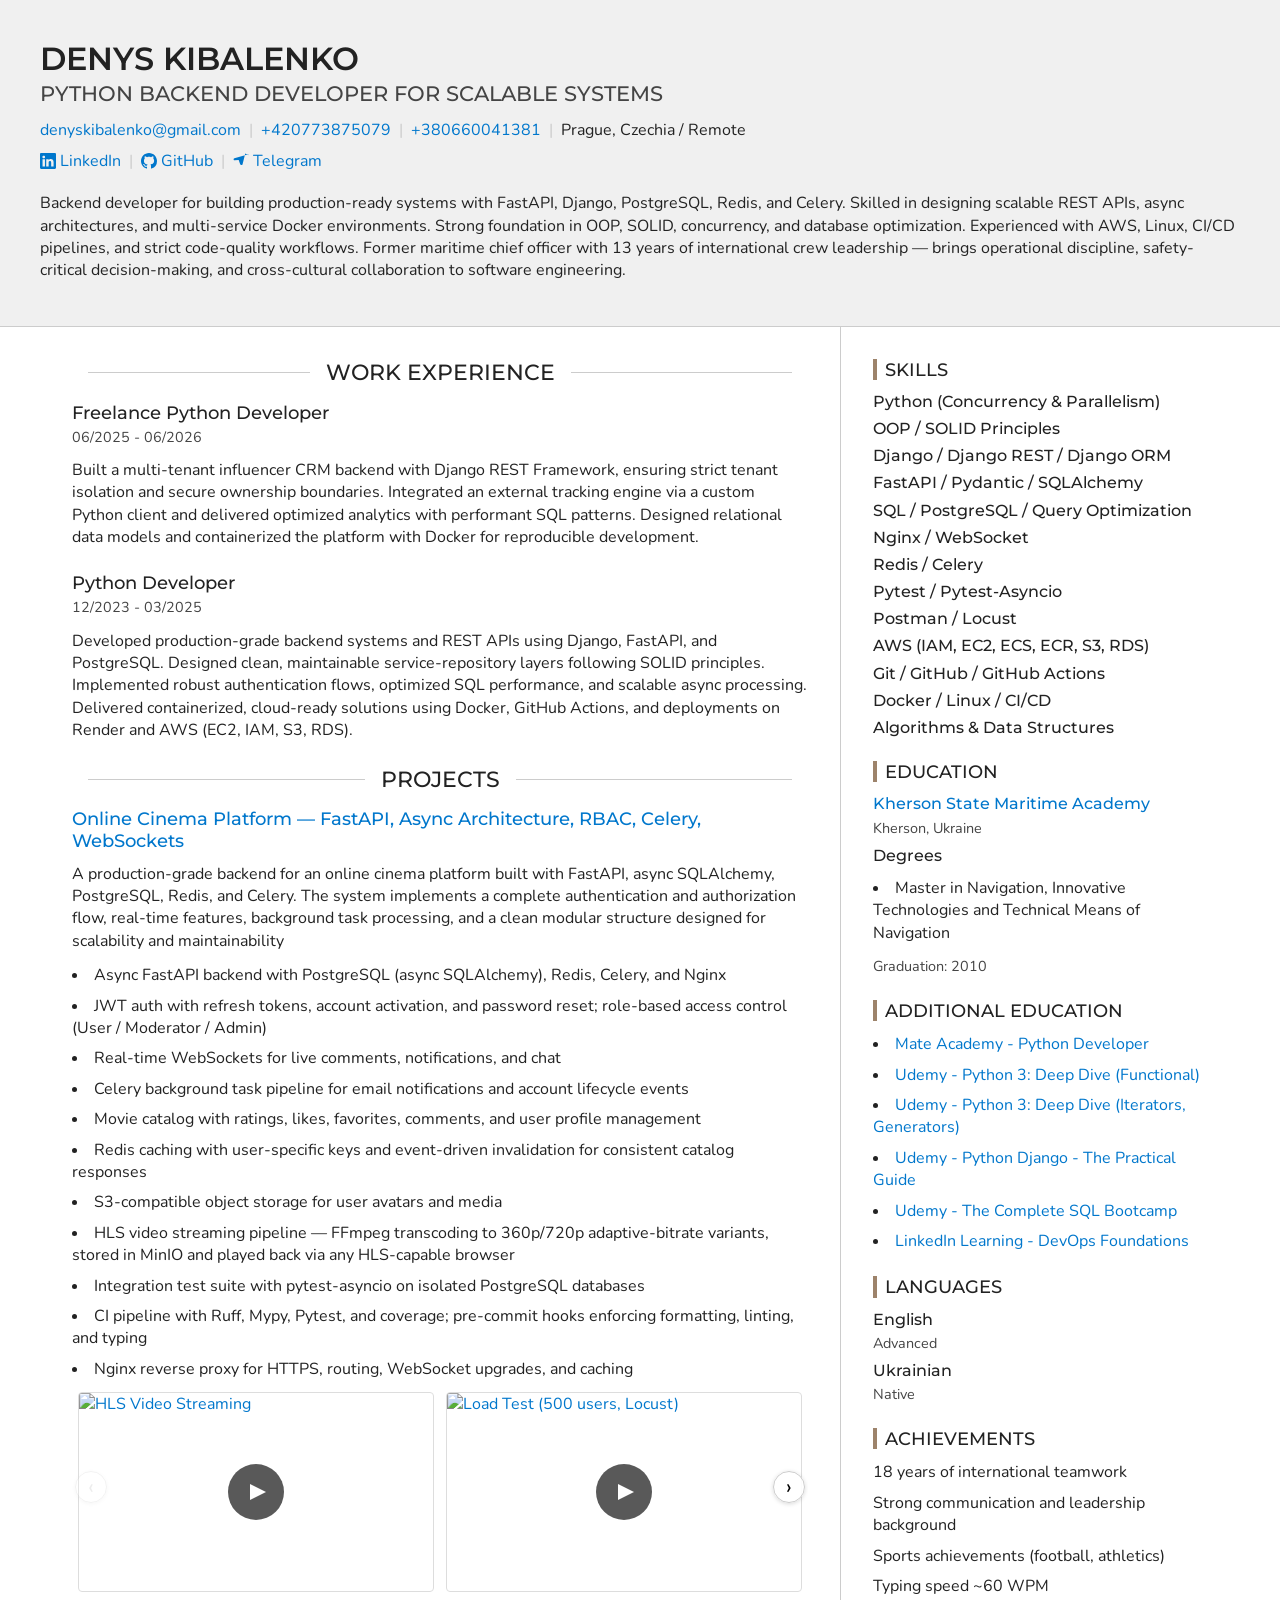
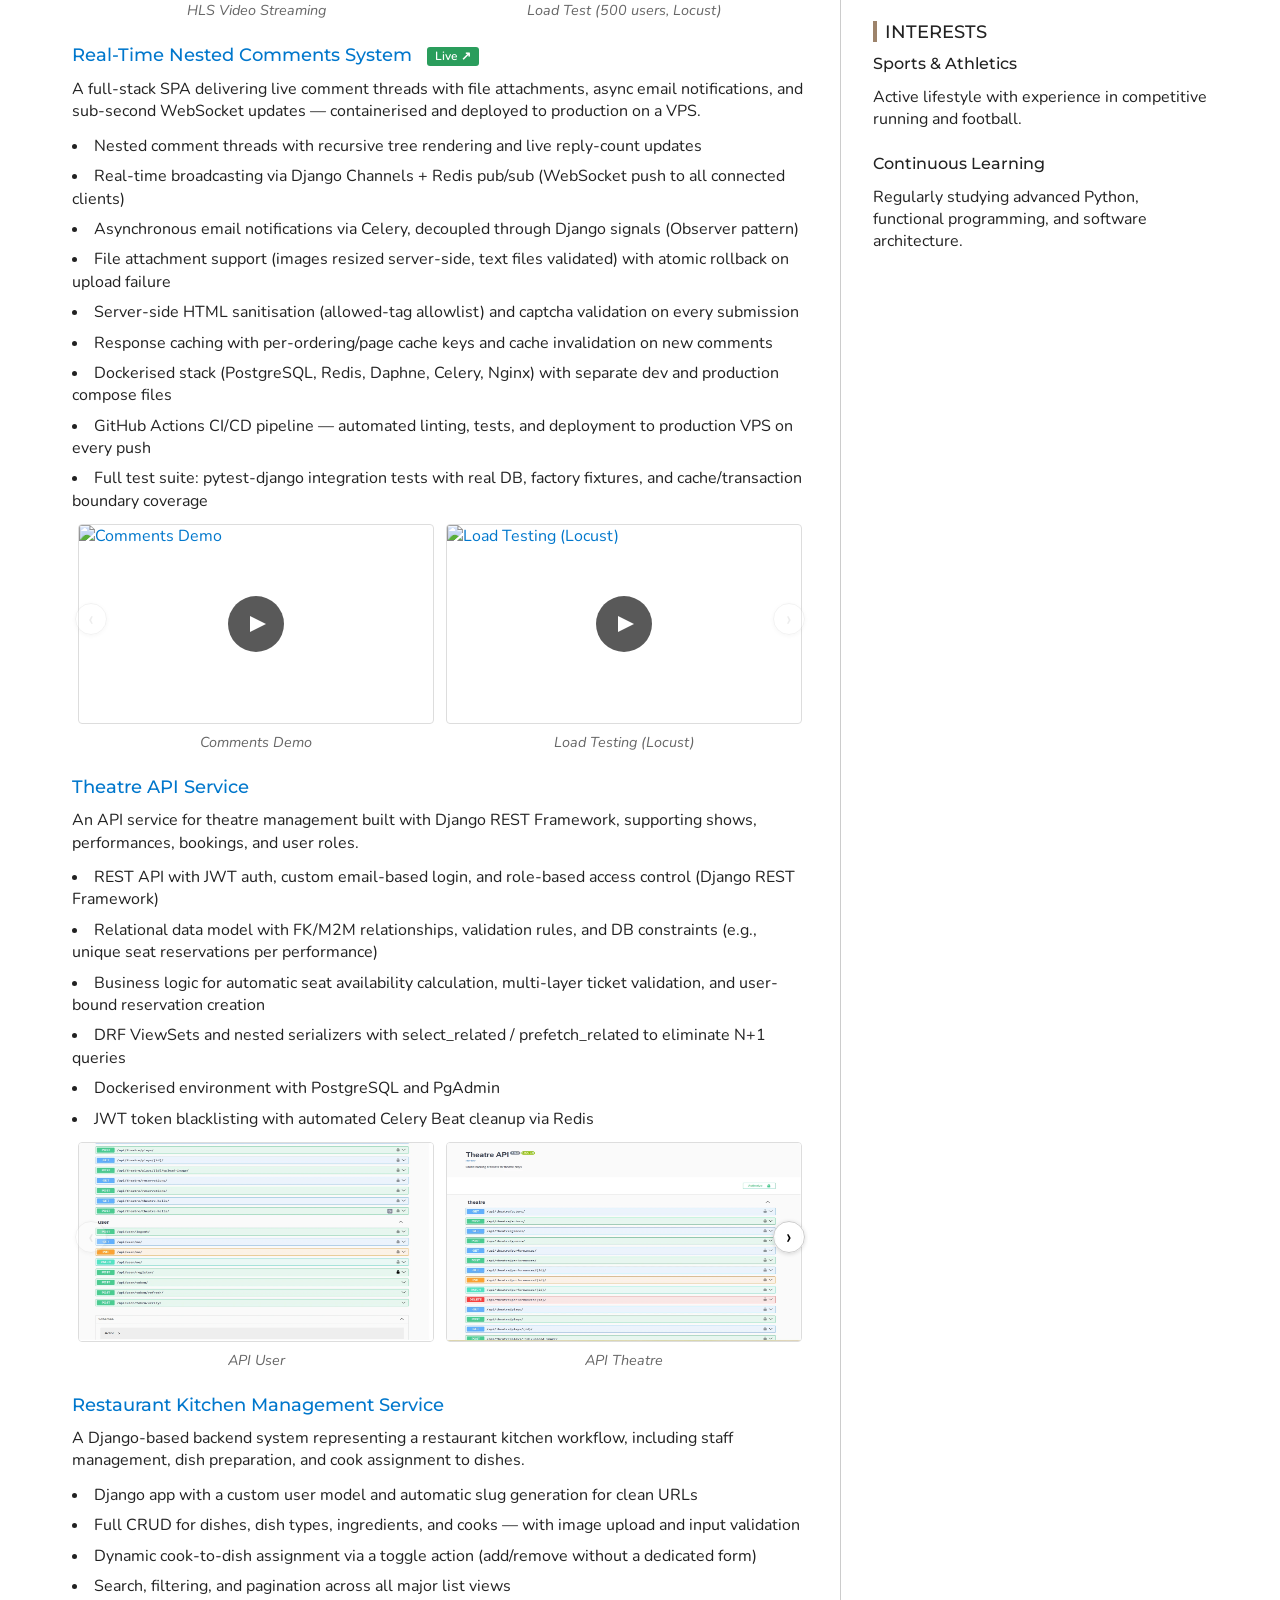
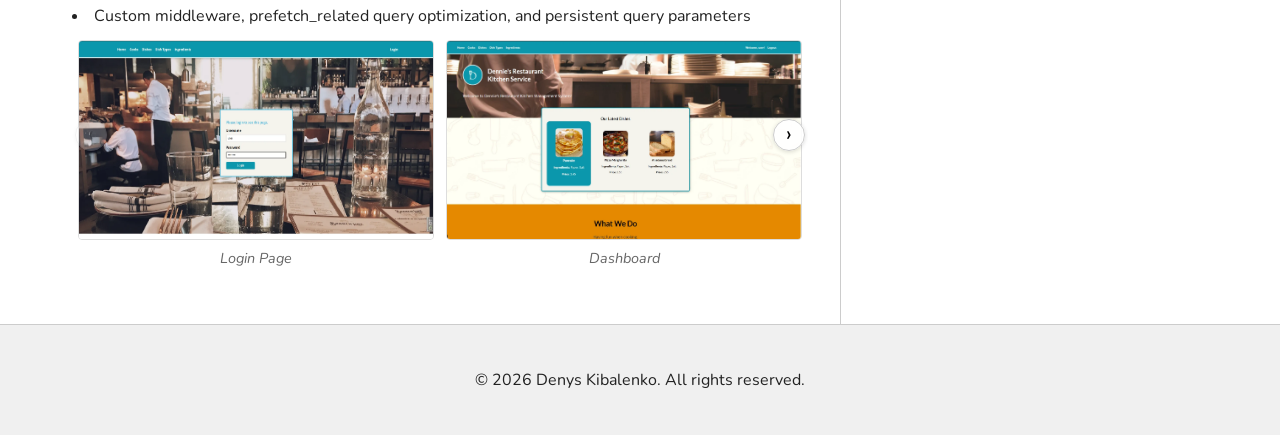
==== commit 48064335: "Update: update data" ====
--- a/index.html
+++ b/index.html
@@ -169,7 +169,7 @@
                     
                   </h3>
                   
-                    <p class="section-label">03/2025 - 03/2026</p>
+                    <p class="section-label">06/2025 - 06/2026</p>
                   
                   <p>Built a multi-tenant influencer CRM backend with Django REST Framework, ensuring strict tenant isolation and secure ownership boundaries. Integrated an external tracking engine via a custom Python client and delivered optimized analytics with performant SQL patterns. Designed relational data models and containerized the platform with Docker for reproducible development.</p>
                   
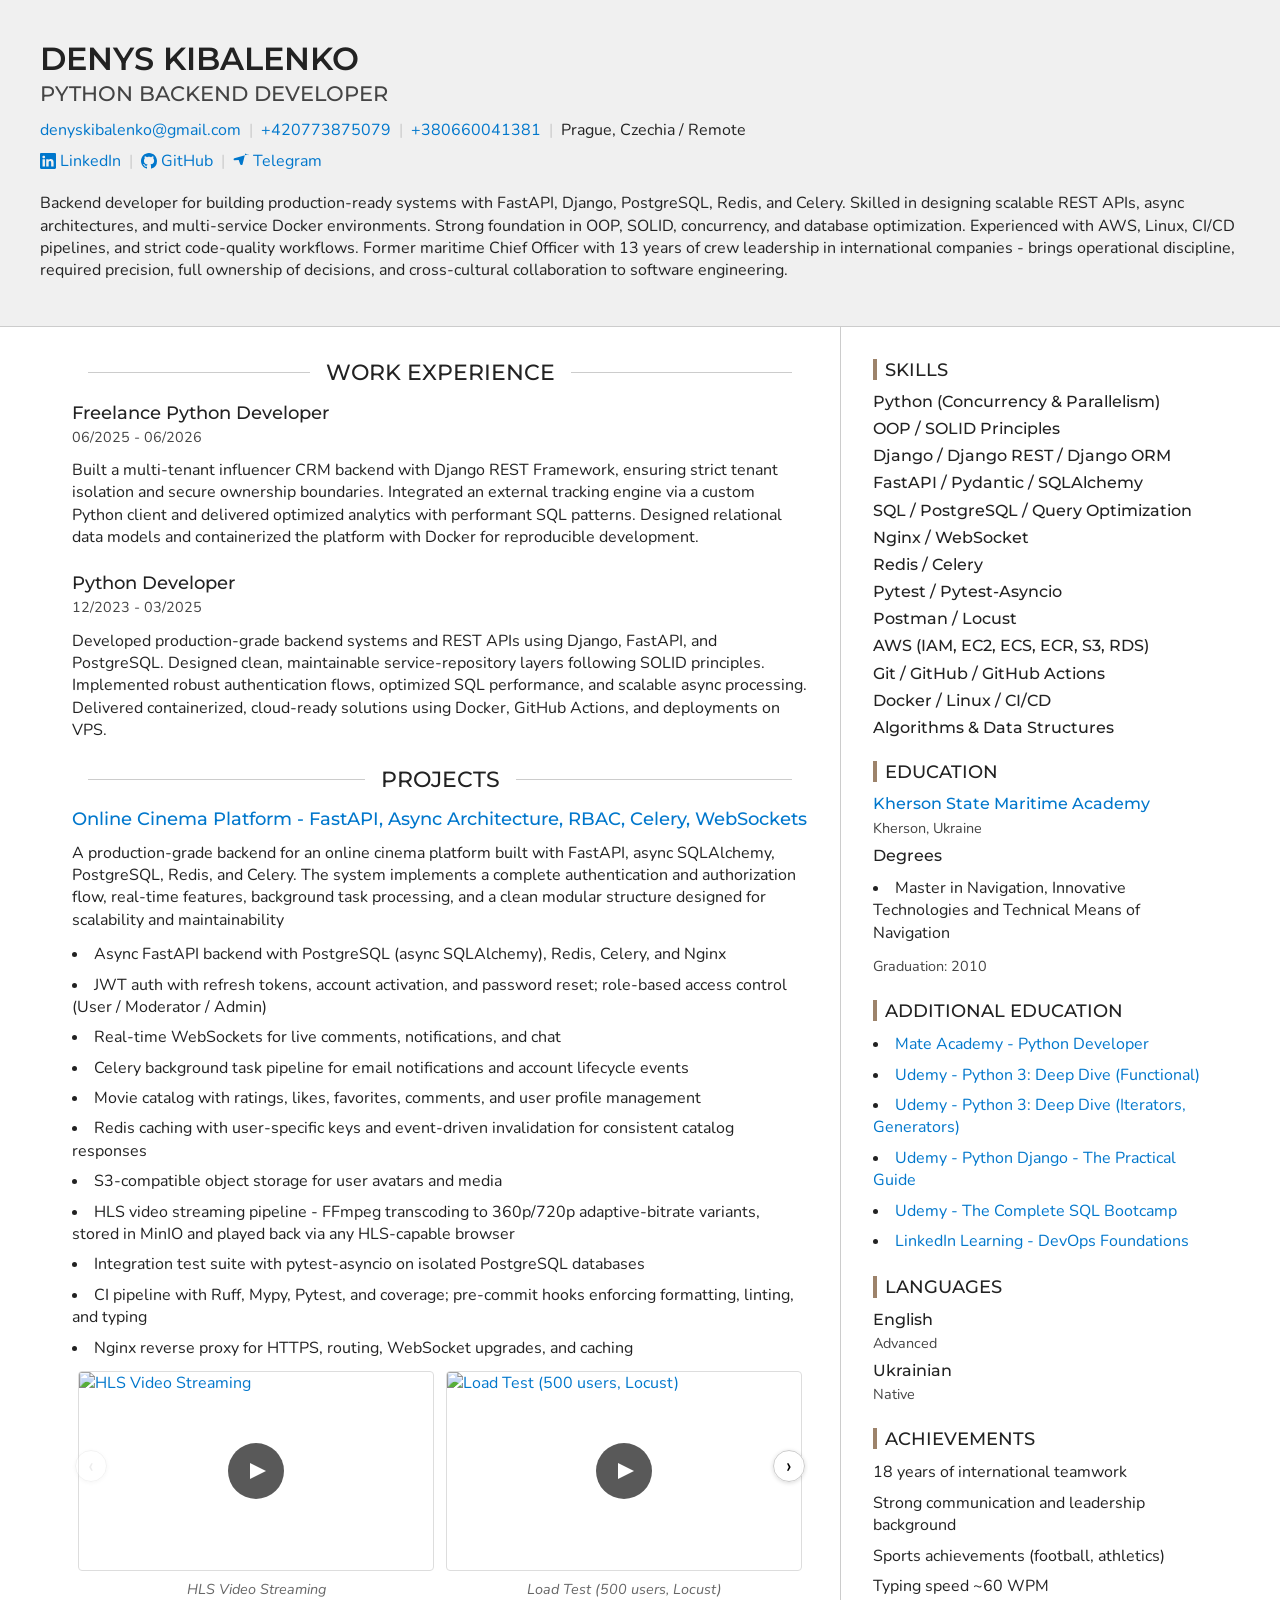
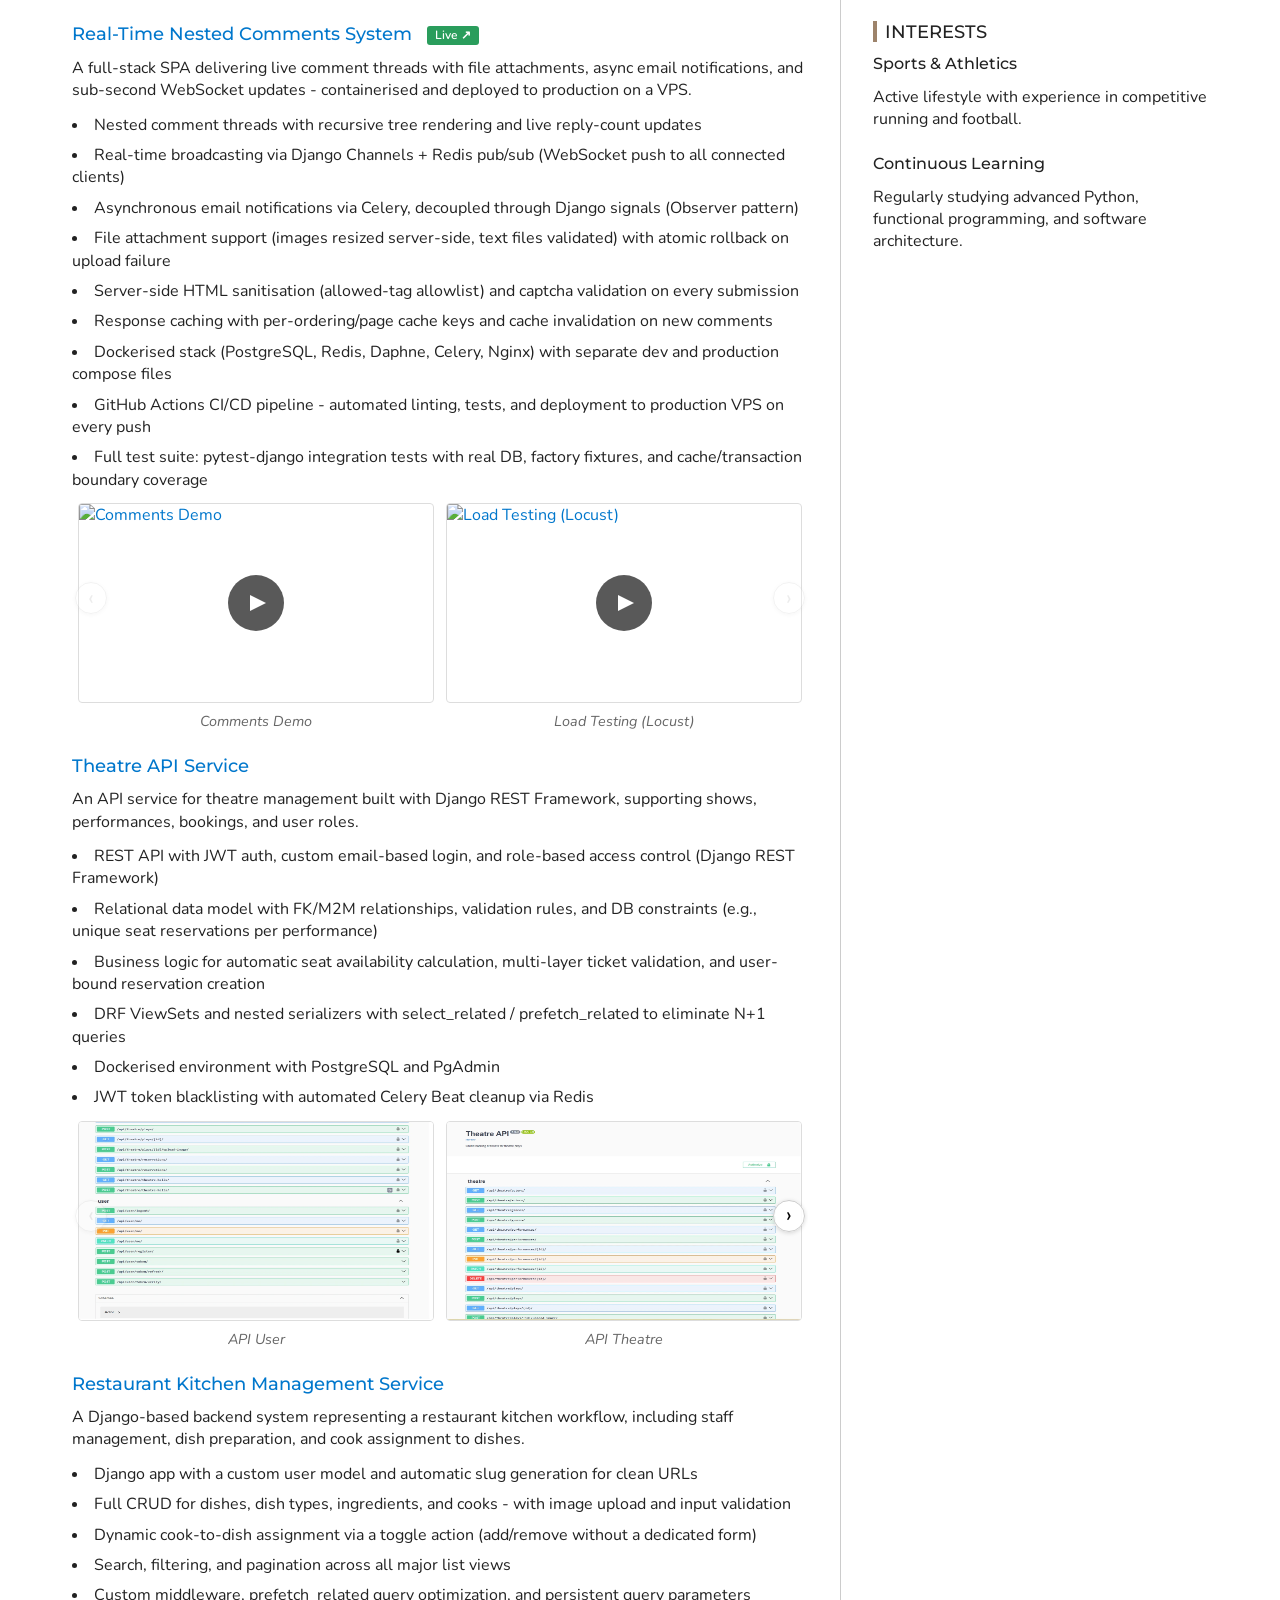
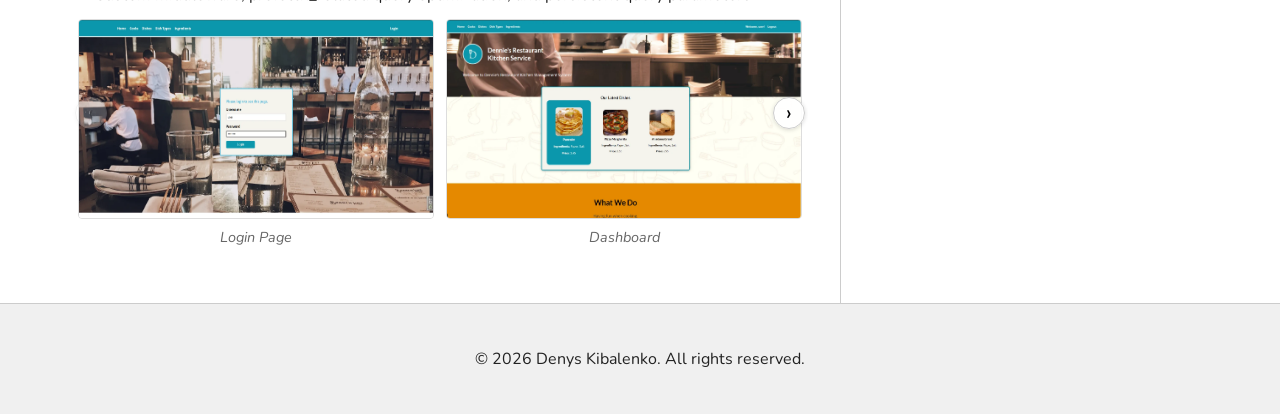
==== commit c9b45c54: "Update: update summary" ====
--- a/index.html
+++ b/index.html
@@ -6,7 +6,7 @@
 
     <!-- Site Info -->
     <title>Denys Kibalenko - Portfolio</title>
-    <meta name="description" content="Denys Kibalenko - Backend developer for building production-ready systems with FastAPI, Django, PostgreSQL, Redis, and Celery. Skilled in designing scalable REST APIs, async architectures, and multi-service Docker environments. Strong foundation in OOP, SOLID, concurrency, and database optimization. Experienced with AWS, Linux, CI/CD pipelines, and strict code-quality workflows. Former maritime chief officer with 13 years of international crew leadership — brings operational discipline, safety-critical decision-making, and cross-cultural collaboration to software engineering.">
+    <meta name="description" content="Denys Kibalenko - Backend developer for building production-ready systems with FastAPI, Django, PostgreSQL, Redis, and Celery. Skilled in designing scalable REST APIs, async architectures, and multi-service Docker environments. Strong foundation in OOP, SOLID, concurrency, and database optimization. Experienced with AWS, Linux, CI/CD pipelines, and strict code-quality workflows. Former maritime Chief Officer with 13 years of crew leadership in international companies - brings operational discipline, required precision, full ownership of decisions, and cross-cultural collaboration to software engineering.">
     <meta name="author" content="Denys Kibalenko">
 
     <!-- Open Graph Tags: The title of the page for social media sharing. It can match the title tag or be more descriptive. -->
@@ -61,7 +61,7 @@
           
           <div class="header-info">
             <h1>Denys Kibalenko</h1>
-            <h2 class="header-label">Python Backend Developer for Scalable Systems</h2>
+            <h2 class="header-label">Python Backend Developer</h2>
             
               <address>
                 <ul class="inline-list flex-responsive">
@@ -149,7 +149,7 @@
                 
               </ul>
             
-            <p class="header-summary">Backend developer for building production-ready systems with FastAPI, Django, PostgreSQL, Redis, and Celery. Skilled in designing scalable REST APIs, async architectures, and multi-service Docker environments. Strong foundation in OOP, SOLID, concurrency, and database optimization. Experienced with AWS, Linux, CI/CD pipelines, and strict code-quality workflows. Former maritime chief officer with 13 years of international crew leadership — brings operational discipline, safety-critical decision-making, and cross-cultural collaboration to software engineering.</p>
+            <p class="header-summary">Backend developer for building production-ready systems with FastAPI, Django, PostgreSQL, Redis, and Celery. Skilled in designing scalable REST APIs, async architectures, and multi-service Docker environments. Strong foundation in OOP, SOLID, concurrency, and database optimization. Experienced with AWS, Linux, CI/CD pipelines, and strict code-quality workflows. Former maritime Chief Officer with 13 years of crew leadership in international companies - brings operational discipline, required precision, full ownership of decisions, and cross-cultural collaboration to software engineering.</p>
           </div>
         </div>
       </div>
@@ -184,7 +184,7 @@
                   
                     <p class="section-label">12/2023 - 03/2025</p>
                   
-                  <p>Developed production-grade backend systems and REST APIs using Django, FastAPI, and PostgreSQL. Designed clean, maintainable service-repository layers following SOLID principles. Implemented robust authentication flows, optimized SQL performance, and scalable async processing. Delivered containerized, cloud-ready solutions using Docker, GitHub Actions, and deployments on Render and AWS (EC2, IAM, S3, RDS).</p>
+                  <p>Developed production-grade backend systems and REST APIs using Django, FastAPI, and PostgreSQL. Designed clean, maintainable service-repository layers following SOLID principles. Implemented robust authentication flows, optimized SQL performance, and scalable async processing. Delivered containerized, cloud-ready solutions using Docker, GitHub Actions, and deployments on VPS.</p>
                   
                 </section>
               
@@ -198,14 +198,14 @@
                 <section>
                   <h3>
                     
-                      <a href="https://github.com/dkibalenko/online-cinema-fastapi/tree/dev">Online Cinema Platform — FastAPI, Async Architecture, RBAC, Celery, WebSockets</a>
+                      <a href="https://github.com/dkibalenko/online-cinema-fastapi/tree/dev">Online Cinema Platform - FastAPI, Async Architecture, RBAC, Celery, WebSockets</a>
                     
                     
                   </h3>
                   <p>A production-grade backend for an online cinema platform built with FastAPI, async SQLAlchemy, PostgreSQL, Redis, and Celery. The system implements a complete authentication and authorization flow, real-time features, background task processing, and a clean modular structure designed for scalability and maintainability</p>
                   
                     <ul>
-                      <li>Async FastAPI backend with PostgreSQL (async SQLAlchemy), Redis, Celery, and Nginx</li><li>JWT auth with refresh tokens, account activation, and password reset; role-based access control (User / Moderator / Admin)</li><li>Real-time WebSockets for live comments, notifications, and chat</li><li>Celery background task pipeline for email notifications and account lifecycle events</li><li>Movie catalog with ratings, likes, favorites, comments, and user profile management</li><li>Redis caching with user-specific keys and event-driven invalidation for consistent catalog responses</li><li>S3‑compatible object storage for user avatars and media</li><li>HLS video streaming pipeline — FFmpeg transcoding to 360p/720p adaptive-bitrate variants, stored in MinIO and played back via any HLS-capable browser</li><li>Integration test suite with pytest-asyncio on isolated PostgreSQL databases</li><li>CI pipeline with Ruff, Mypy, Pytest, and coverage; pre-commit hooks enforcing formatting, linting, and typing</li><li>Nginx reverse proxy for HTTPS, routing, WebSocket upgrades, and caching</li>
+                      <li>Async FastAPI backend with PostgreSQL (async SQLAlchemy), Redis, Celery, and Nginx</li><li>JWT auth with refresh tokens, account activation, and password reset; role-based access control (User / Moderator / Admin)</li><li>Real-time WebSockets for live comments, notifications, and chat</li><li>Celery background task pipeline for email notifications and account lifecycle events</li><li>Movie catalog with ratings, likes, favorites, comments, and user profile management</li><li>Redis caching with user-specific keys and event-driven invalidation for consistent catalog responses</li><li>S3‑compatible object storage for user avatars and media</li><li>HLS video streaming pipeline - FFmpeg transcoding to 360p/720p adaptive-bitrate variants, stored in MinIO and played back via any HLS-capable browser</li><li>Integration test suite with pytest-asyncio on isolated PostgreSQL databases</li><li>CI pipeline with Ruff, Mypy, Pytest, and coverage; pre-commit hooks enforcing formatting, linting, and typing</li><li>Nginx reverse proxy for HTTPS, routing, WebSocket upgrades, and caching</li>
                     </ul>
                   
                   
@@ -311,10 +311,10 @@
                       <a href="https://spa.meizuno.com/" target="_blank" rel="noopener" class="demo-badge">Live ↗</a>
                     
                   </h3>
-                  <p>A full-stack SPA delivering live comment threads with file attachments, async email notifications, and sub-second WebSocket updates — containerised and deployed to production on a VPS.</p>
+                  <p>A full-stack SPA delivering live comment threads with file attachments, async email notifications, and sub-second WebSocket updates - containerised and deployed to production on a VPS.</p>
                   
                     <ul>
-                      <li>Nested comment threads with recursive tree rendering and live reply-count updates</li><li>Real-time broadcasting via Django Channels + Redis pub/sub (WebSocket push to all connected clients)</li><li>Asynchronous email notifications via Celery, decoupled through Django signals (Observer pattern)</li><li>File attachment support (images resized server-side, text files validated) with atomic rollback on upload failure</li><li>Server-side HTML sanitisation (allowed-tag allowlist) and captcha validation on every submission</li><li>Response caching with per-ordering/page cache keys and cache invalidation on new comments</li><li>Dockerised stack (PostgreSQL, Redis, Daphne, Celery, Nginx) with separate dev and production compose files</li><li>GitHub Actions CI/CD pipeline — automated linting, tests, and deployment to production VPS on every push</li><li>Full test suite: pytest-django integration tests with real DB, factory fixtures, and cache/transaction boundary coverage</li>
+                      <li>Nested comment threads with recursive tree rendering and live reply-count updates</li><li>Real-time broadcasting via Django Channels + Redis pub/sub (WebSocket push to all connected clients)</li><li>Asynchronous email notifications via Celery, decoupled through Django signals (Observer pattern)</li><li>File attachment support (images resized server-side, text files validated) with atomic rollback on upload failure</li><li>Server-side HTML sanitisation (allowed-tag allowlist) and captcha validation on every submission</li><li>Response caching with per-ordering/page cache keys and cache invalidation on new comments</li><li>Dockerised stack (PostgreSQL, Redis, Daphne, Celery, Nginx) with separate dev and production compose files</li><li>GitHub Actions CI/CD pipeline - automated linting, tests, and deployment to production VPS on every push</li><li>Full test suite: pytest-django integration tests with real DB, factory fixtures, and cache/transaction boundary coverage</li>
                     </ul>
                   
                   
@@ -445,7 +445,7 @@
                   <p>A Django-based backend system representing a restaurant kitchen workflow, including staff management, dish preparation, and cook assignment to dishes.</p>
                   
                     <ul>
-                      <li>Django app with a custom user model and automatic slug generation for clean URLs</li><li>Full CRUD for dishes, dish types, ingredients, and cooks — with image upload and input validation</li><li>Dynamic cook-to-dish assignment via a toggle action (add/remove without a dedicated form)</li><li>Search, filtering, and pagination across all major list views</li><li>Custom middleware, prefetch_related query optimization, and persistent query parameters</li>
+                      <li>Django app with a custom user model and automatic slug generation for clean URLs</li><li>Full CRUD for dishes, dish types, ingredients, and cooks - with image upload and input validation</li><li>Dynamic cook-to-dish assignment via a toggle action (add/remove without a dedicated form)</li><li>Search, filtering, and pagination across all major list views</li><li>Custom middleware, prefetch_related query optimization, and persistent query parameters</li>
                     </ul>
                   
                   
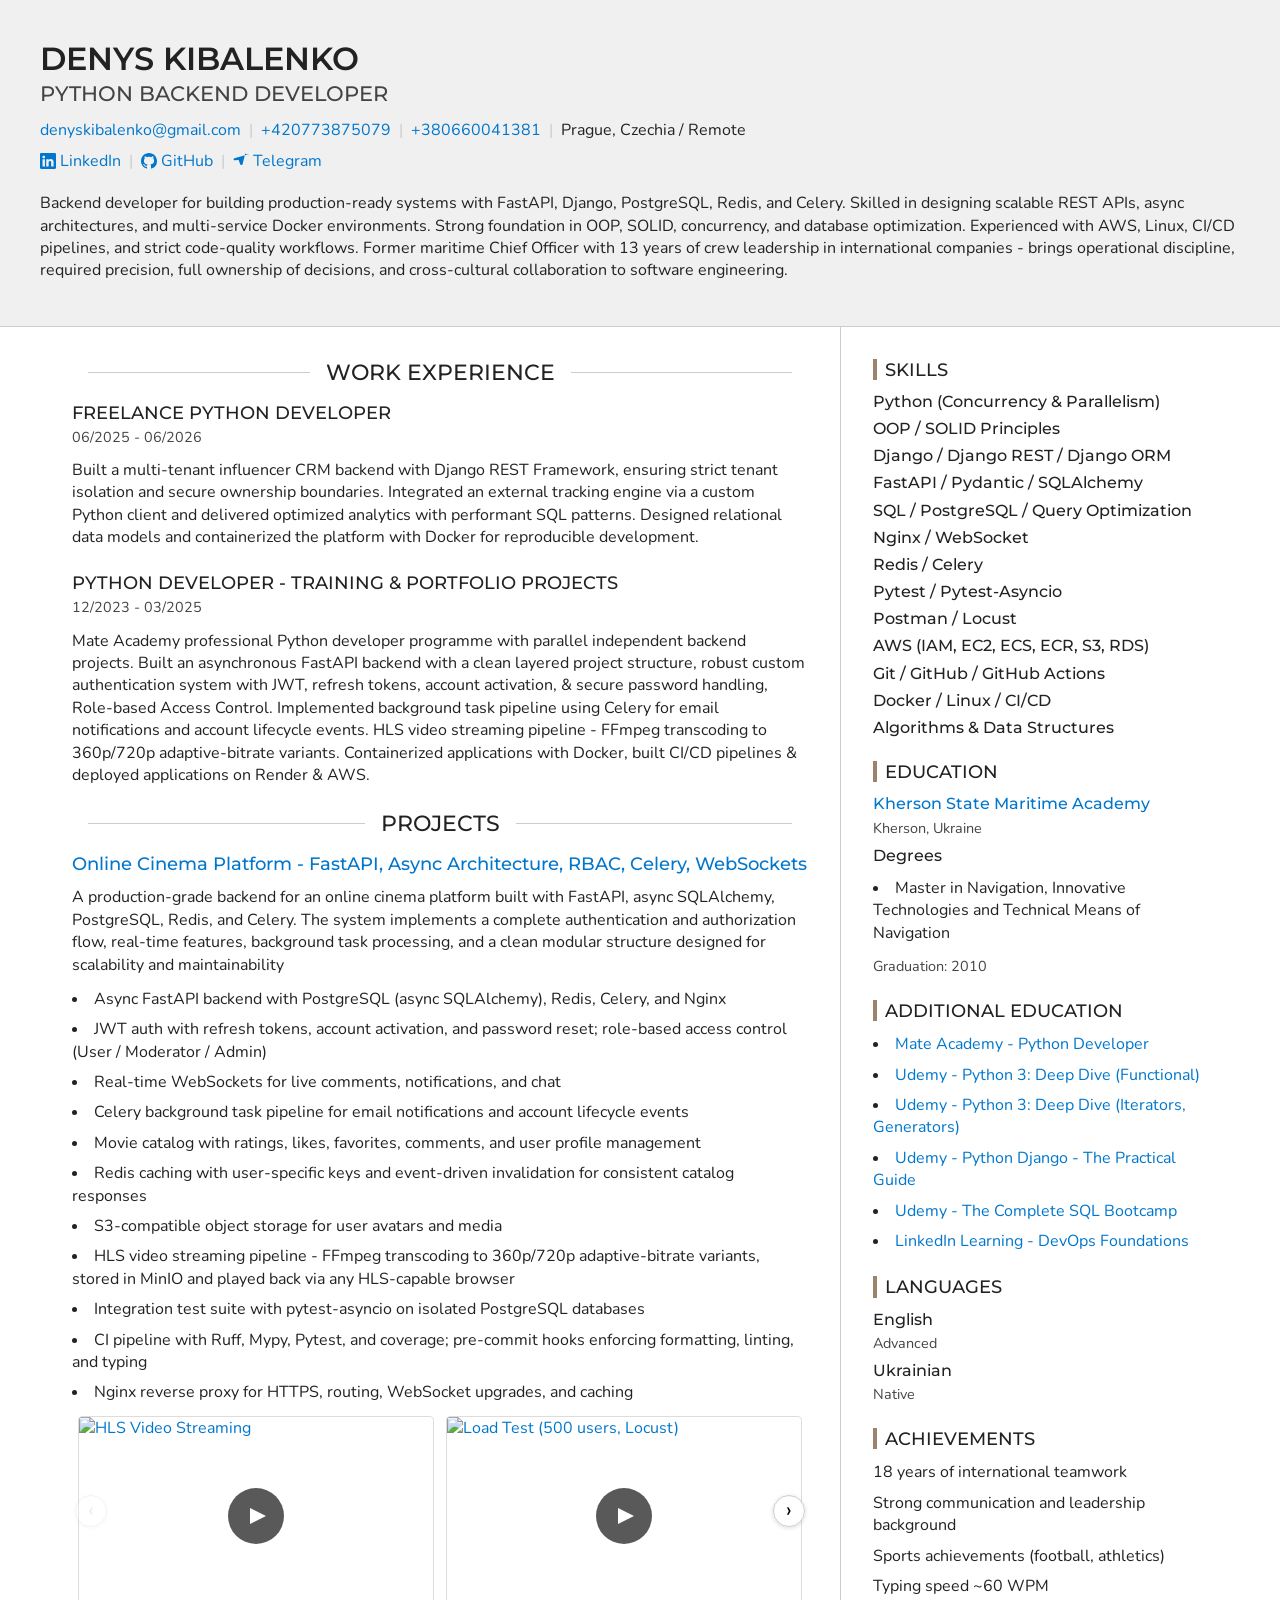
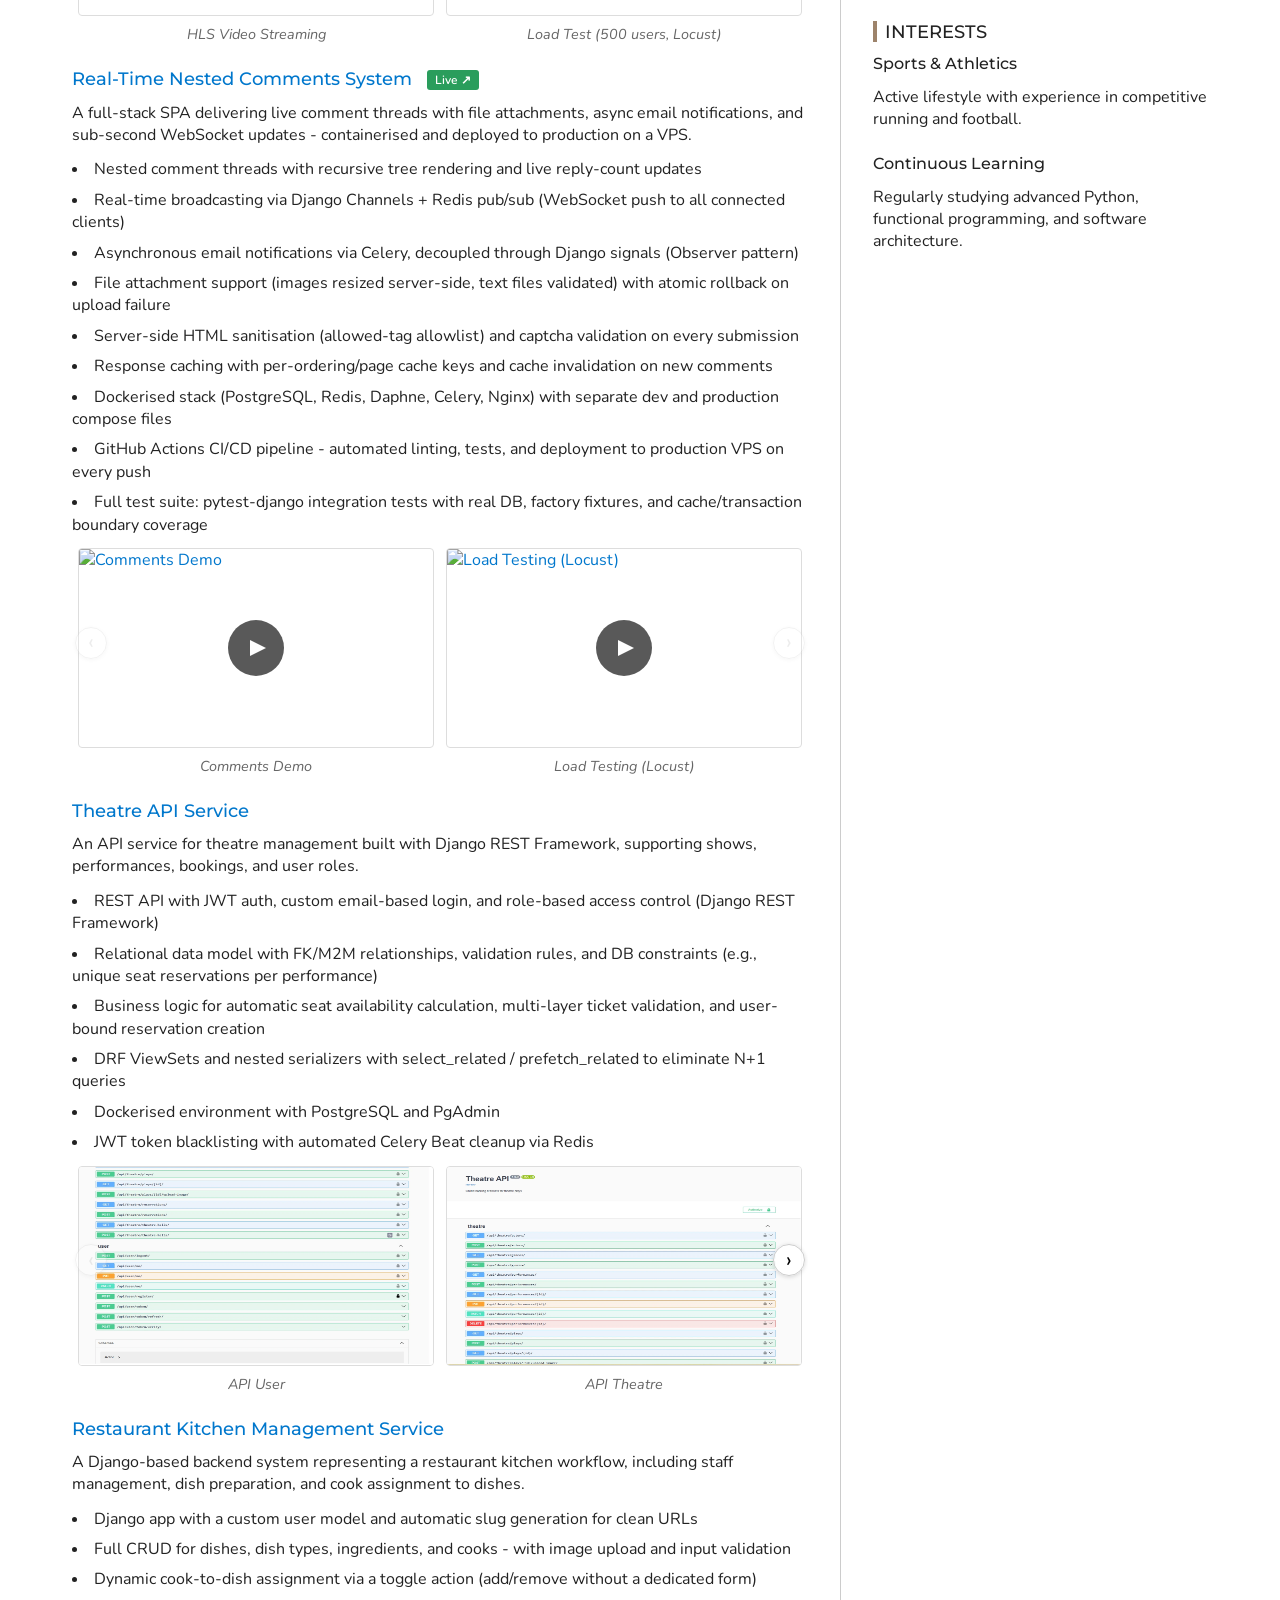
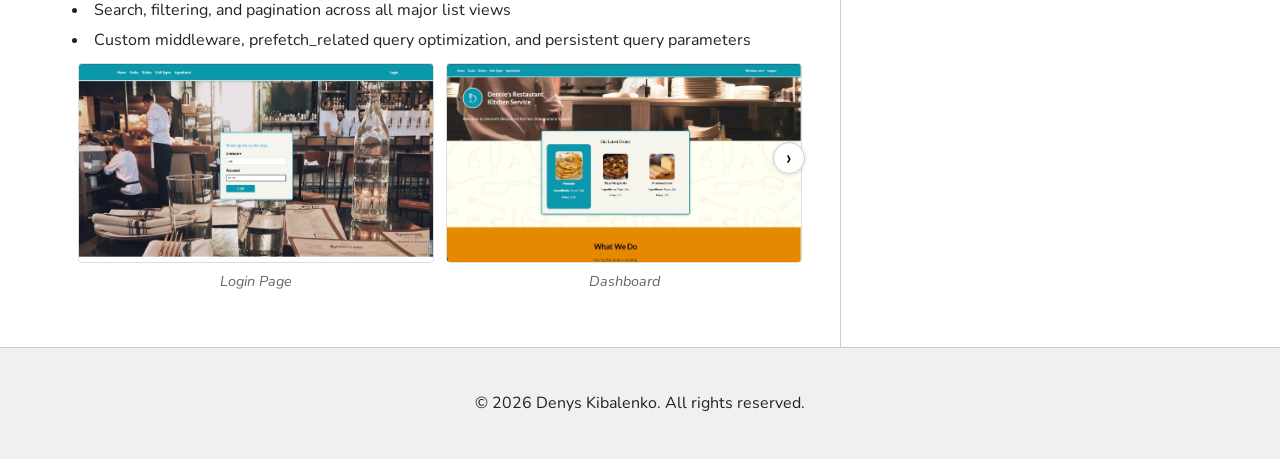
==== commit 7e67934b: "Update: update experience section" ====
--- a/index.html
+++ b/index.html
@@ -165,7 +165,7 @@
                 <section>
                   <h3>
                     
-                      Freelance Python Developer
+                      FREELANCE PYTHON DEVELOPER
                     
                   </h3>
                   
@@ -178,13 +178,13 @@
                 <section>
                   <h3>
                     
-                      Python Developer
+                      PYTHON DEVELOPER - TRAINING &amp; PORTFOLIO PROJECTS
                     
                   </h3>
                   
                     <p class="section-label">12/2023 - 03/2025</p>
                   
-                  <p>Developed production-grade backend systems and REST APIs using Django, FastAPI, and PostgreSQL. Designed clean, maintainable service-repository layers following SOLID principles. Implemented robust authentication flows, optimized SQL performance, and scalable async processing. Delivered containerized, cloud-ready solutions using Docker, GitHub Actions, and deployments on VPS.</p>
+                  <p>Mate Academy professional Python developer programme with parallel independent backend projects. Built an asynchronous FastAPI backend with a clean layered project structure, robust custom authentication system with JWT, refresh tokens, account activation, &amp; secure password handling, Role-based Access Control. Implemented background task pipeline using Celery for email notifications and account lifecycle events. HLS video streaming pipeline - FFmpeg transcoding to 360p/720p adaptive-bitrate variants. Containerized applications with Docker, built CI/CD pipelines &amp; deployed applications on Render &amp; AWS.</p>
                   
                 </section>
               
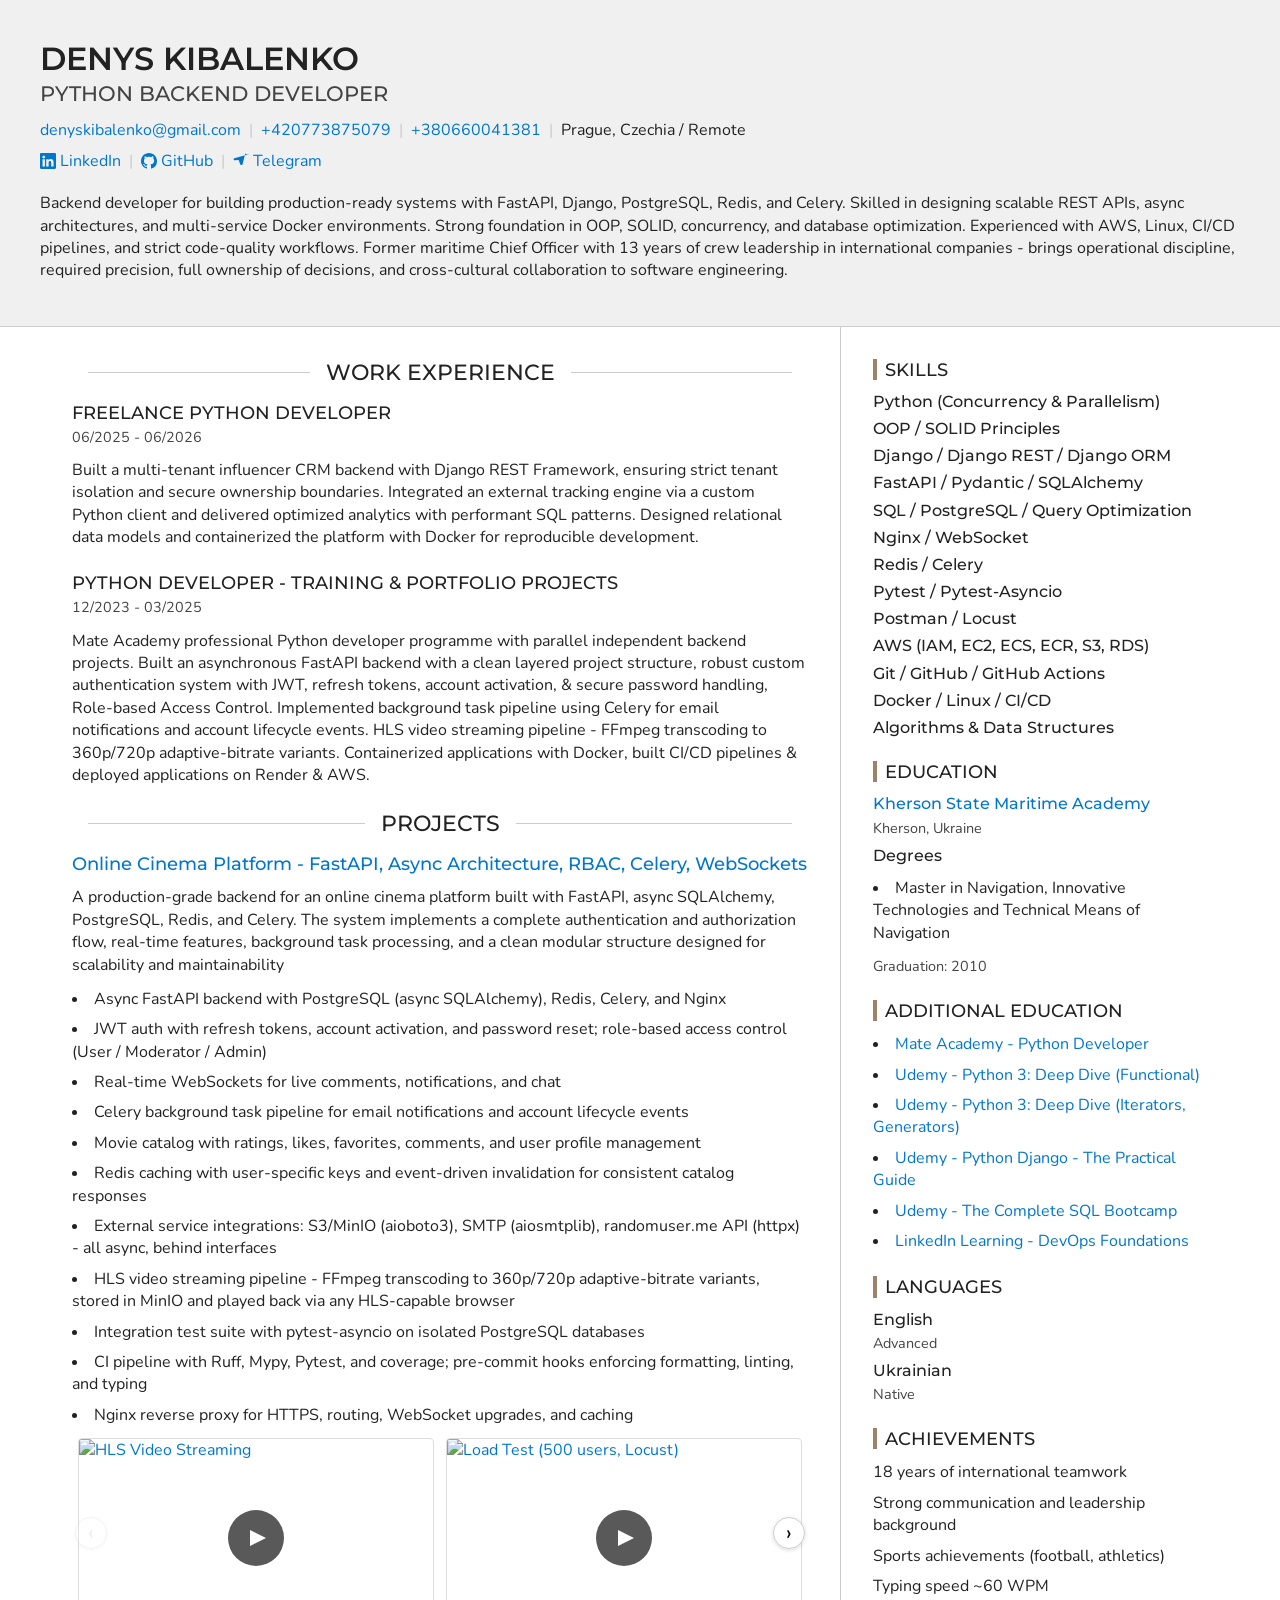
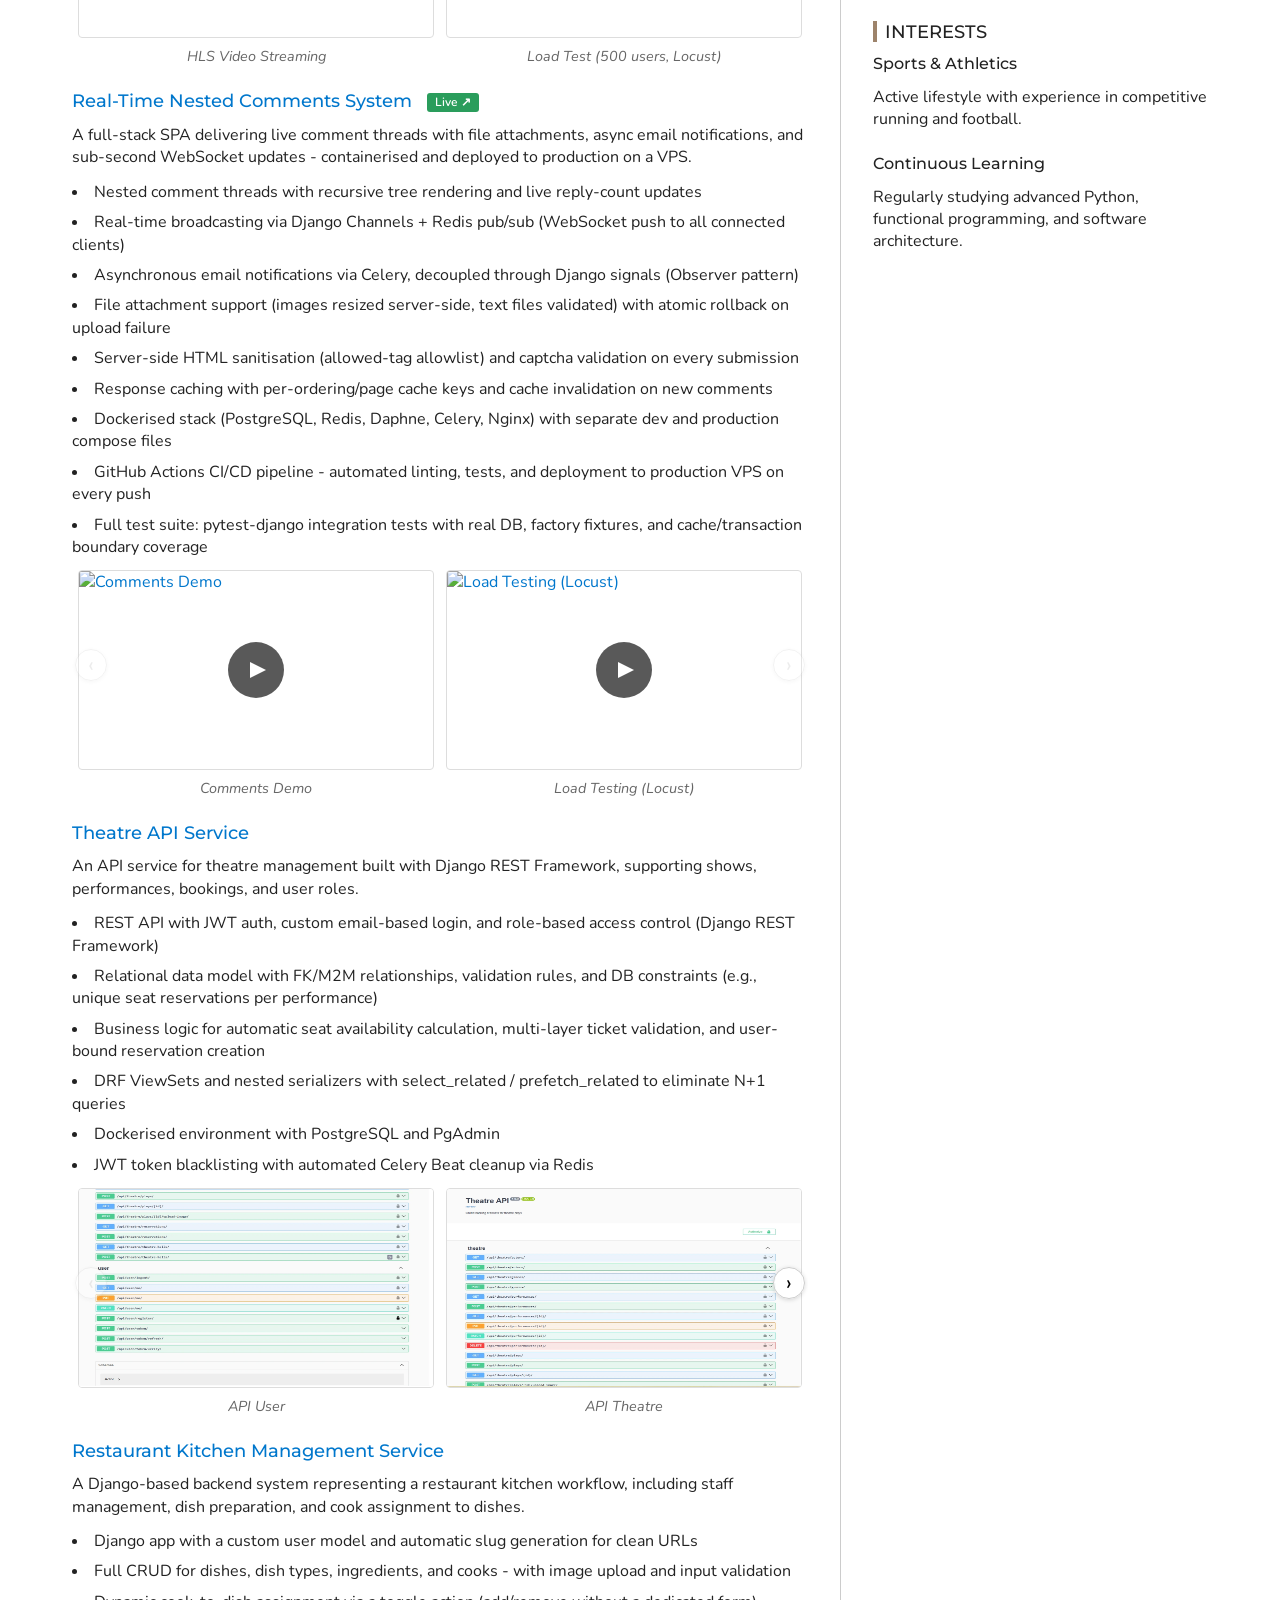
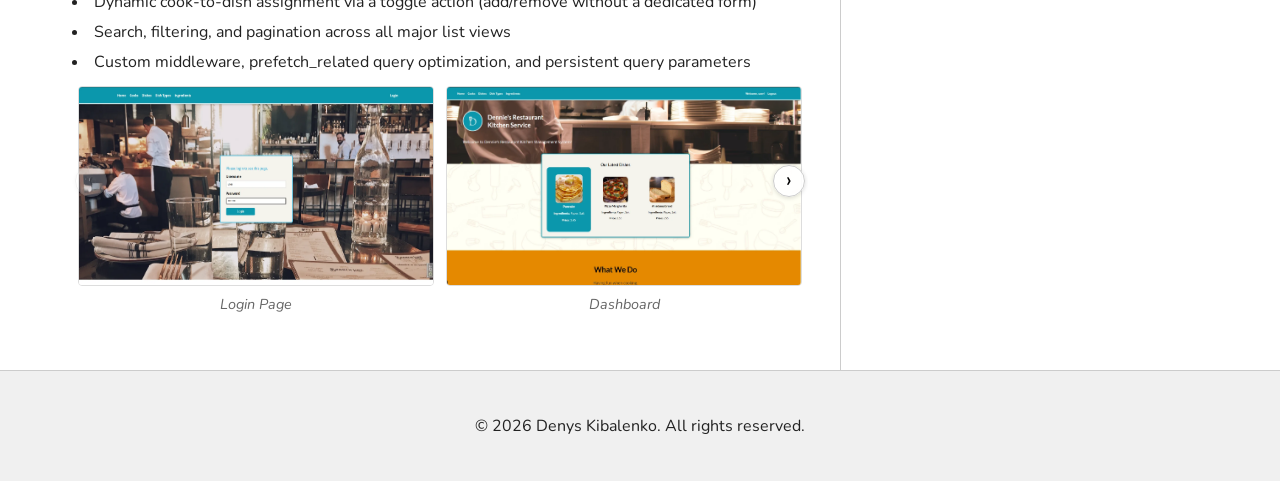
==== commit 54106c56: "Update: update cinema highlights" ====
--- a/index.html
+++ b/index.html
@@ -205,7 +205,7 @@
                   <p>A production-grade backend for an online cinema platform built with FastAPI, async SQLAlchemy, PostgreSQL, Redis, and Celery. The system implements a complete authentication and authorization flow, real-time features, background task processing, and a clean modular structure designed for scalability and maintainability</p>
                   
                     <ul>
-                      <li>Async FastAPI backend with PostgreSQL (async SQLAlchemy), Redis, Celery, and Nginx</li><li>JWT auth with refresh tokens, account activation, and password reset; role-based access control (User / Moderator / Admin)</li><li>Real-time WebSockets for live comments, notifications, and chat</li><li>Celery background task pipeline for email notifications and account lifecycle events</li><li>Movie catalog with ratings, likes, favorites, comments, and user profile management</li><li>Redis caching with user-specific keys and event-driven invalidation for consistent catalog responses</li><li>S3‑compatible object storage for user avatars and media</li><li>HLS video streaming pipeline - FFmpeg transcoding to 360p/720p adaptive-bitrate variants, stored in MinIO and played back via any HLS-capable browser</li><li>Integration test suite with pytest-asyncio on isolated PostgreSQL databases</li><li>CI pipeline with Ruff, Mypy, Pytest, and coverage; pre-commit hooks enforcing formatting, linting, and typing</li><li>Nginx reverse proxy for HTTPS, routing, WebSocket upgrades, and caching</li>
+                      <li>Async FastAPI backend with PostgreSQL (async SQLAlchemy), Redis, Celery, and Nginx</li><li>JWT auth with refresh tokens, account activation, and password reset; role-based access control (User / Moderator / Admin)</li><li>Real-time WebSockets for live comments, notifications, and chat</li><li>Celery background task pipeline for email notifications and account lifecycle events</li><li>Movie catalog with ratings, likes, favorites, comments, and user profile management</li><li>Redis caching with user-specific keys and event-driven invalidation for consistent catalog responses</li><li>External service integrations: S3/MinIO (aioboto3), SMTP (aiosmtplib), randomuser.me API (httpx) - all async, behind interfaces</li><li>HLS video streaming pipeline - FFmpeg transcoding to 360p/720p adaptive-bitrate variants, stored in MinIO and played back via any HLS-capable browser</li><li>Integration test suite with pytest-asyncio on isolated PostgreSQL databases</li><li>CI pipeline with Ruff, Mypy, Pytest, and coverage; pre-commit hooks enforcing formatting, linting, and typing</li><li>Nginx reverse proxy for HTTPS, routing, WebSocket upgrades, and caching</li>
                     </ul>
                   
                   
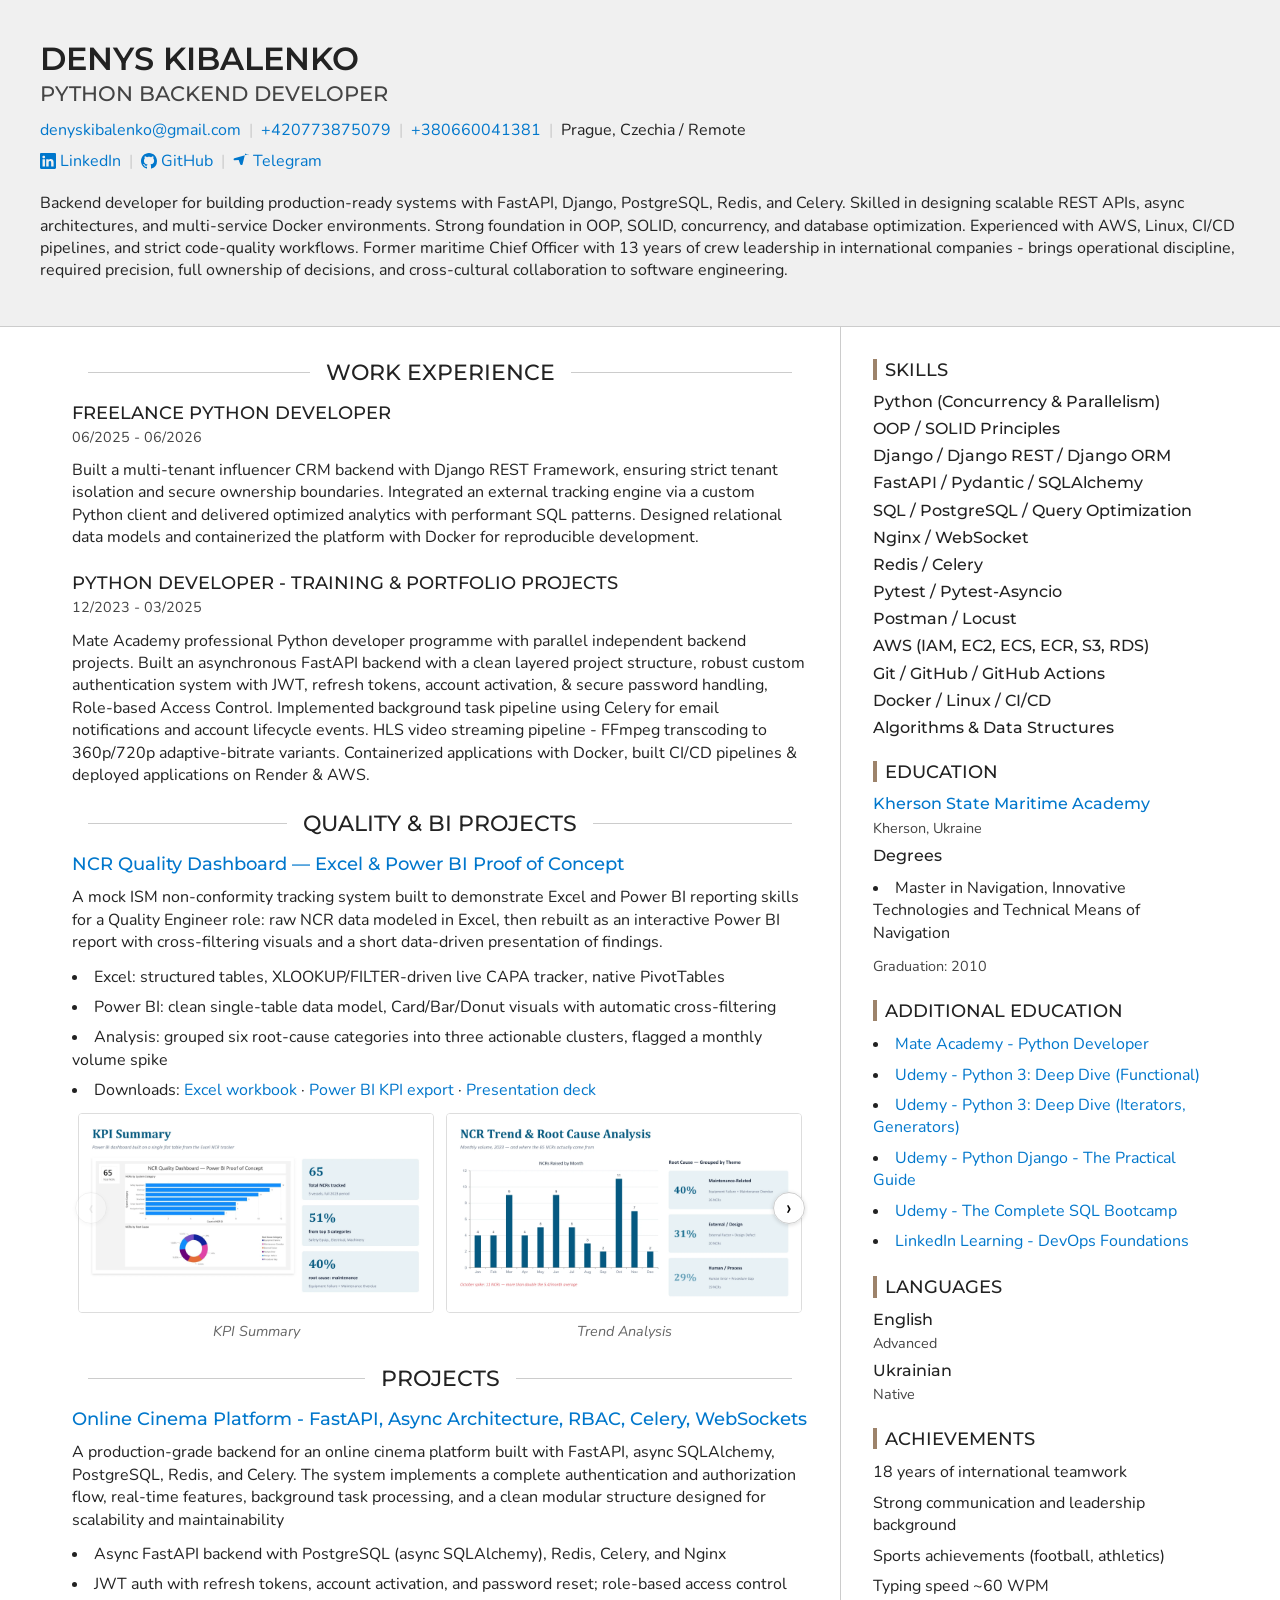
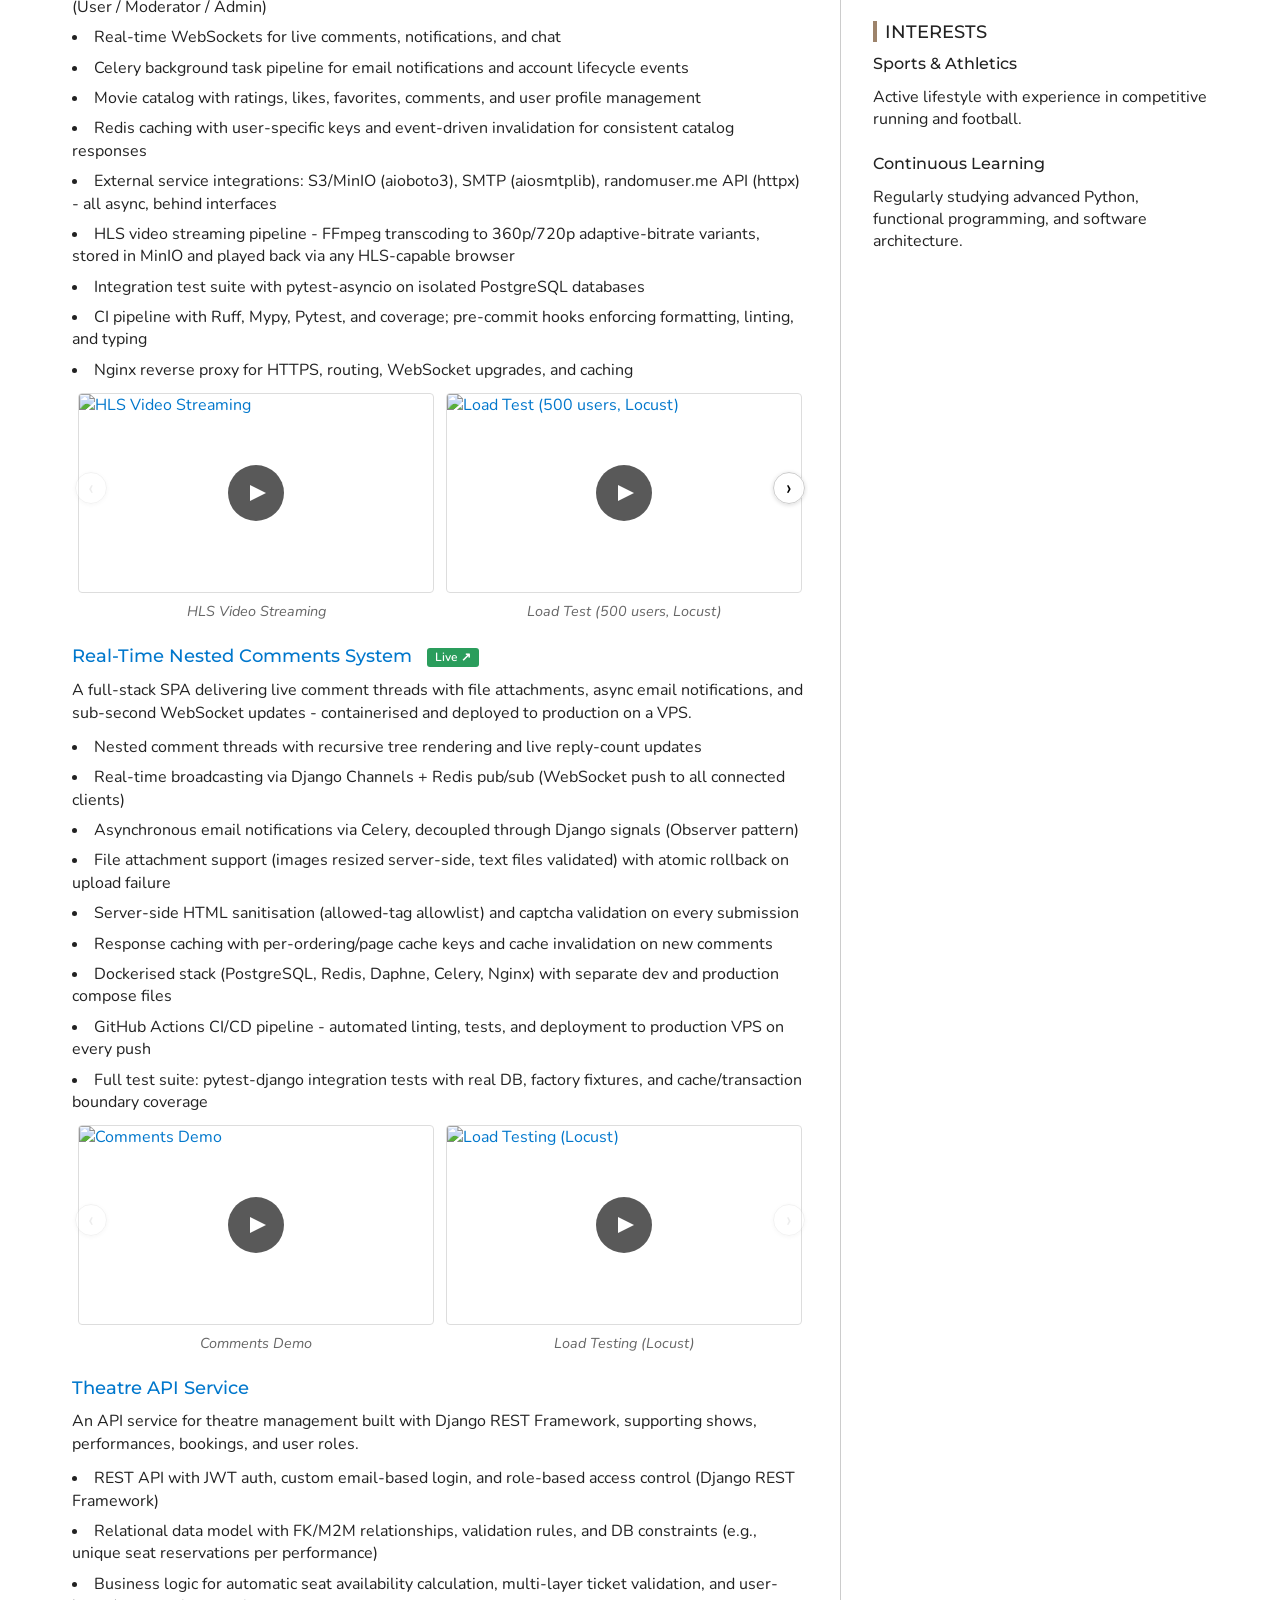
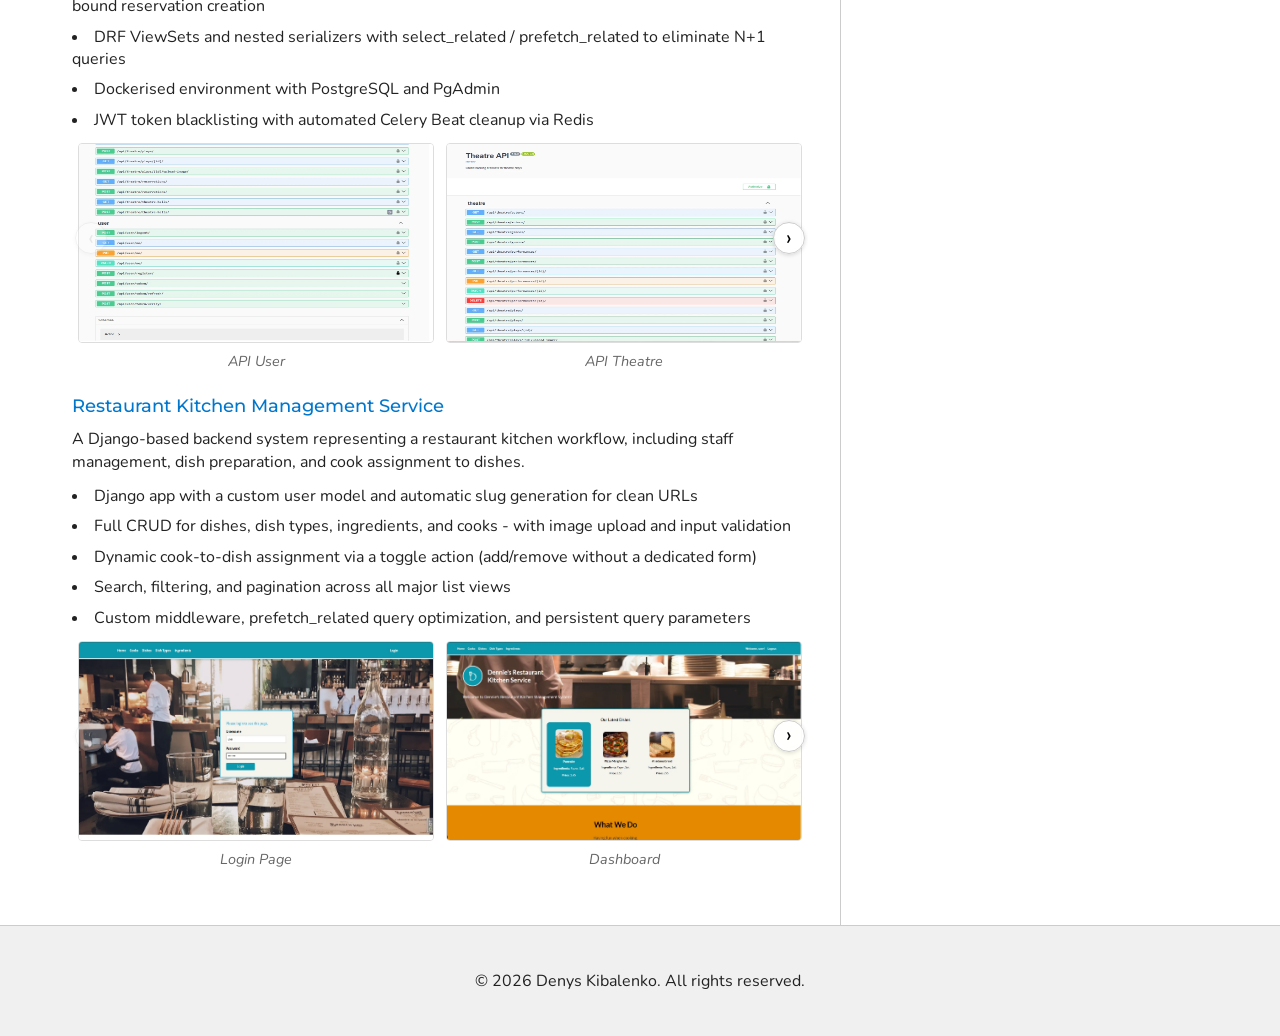
==== commit 68cda02e: "Add mock NCR project" ====
--- a/index.html
+++ b/index.html
@@ -16,13 +16,9 @@
     <meta property="og:type" content="website">
 
     <!-- Open Graph Tags: The URL of the page, used to ensure link previews resolve to the correct page. -->
-    <meta property="og:url" content="127.0.0.1:5500/index.html">
-
-    <!-- Open Graph Tags: URL of an image that represents the page. Useful for link previews. -->
-    <meta property="og:image" content="127.0.0.1:5500/">
-
-    <!-- Open Graph Tags: Provides an alternative text for the image to improve accessibility. -->
-    <meta property="og:image:alt" content="Denys Kibalenko Profile Image">
+    <meta property="og:url" content="https://dkibalenko.github.io/index.html">
+
+    
 
     <!-- Preconnect for Google Fonts -->
     <link rel="preconnect" href="https://fonts.googleapis.com">
@@ -193,6 +189,73 @@
 
           
             <section>
+              <h2 class="section-heading">Quality &amp; BI Projects</h2>
+              
+                <section>
+                  <h3>
+                    <a href="assets/projects/ncr-quality-dashboard/NCR_Quality_Presentation.pdf" target="_blank">NCR Quality Dashboard — Excel &amp; Power BI Proof of Concept</a>
+                  </h3>
+                  <p>A mock ISM non-conformity tracking system built to demonstrate Excel and Power BI reporting skills for a Quality Engineer role: raw NCR data modeled in Excel, then rebuilt as an interactive Power BI report with cross-filtering visuals and a short data-driven presentation of findings.</p>
+                  
+                    <ul>
+                      <li>Excel: structured tables, XLOOKUP/FILTER-driven live CAPA tracker, native PivotTables</li><li>Power BI: clean single-table data model, Card/Bar/Donut visuals with automatic cross-filtering</li><li>Analysis: grouped six root-cause categories into three actionable clusters, flagged a monthly volume spike</li>
+                      
+                        <li>
+                          Downloads:
+                          
+                            <a href="assets/projects/ncr-quality-dashboard/NCR_Quality_Dashboard.xlsx" target="_blank">Excel workbook</a> &middot; 
+                          
+                            <a href="assets/projects/ncr-quality-dashboard/NCR_Quality_Dashboard_KPI.pdf" target="_blank">Power BI KPI export</a> &middot; 
+                          
+                            <a href="assets/projects/ncr-quality-dashboard/NCR_Quality_Presentation.pdf" target="_blank">Presentation deck</a>
+                          
+                        </li>
+                      
+                    </ul>
+                  
+                  
+  <div class="carousel" data-carousel>
+    <button class="carousel-btn carousel-prev" aria-label="Previous">&#8249;</button>
+    <div class="carousel-track">
+      
+        <figure class="carousel-slide">
+          
+            <a href="img/project_ncr/NCR 1 KPI Summary.webp" target="_blank">
+              <img src="img/project_ncr/NCR 1 KPI Summary.webp" alt="KPI Summary">
+            </a>
+          
+          <figcaption>KPI Summary</figcaption>
+        </figure>
+      
+        <figure class="carousel-slide">
+          
+            <a href="img/project_ncr/NCR 2 Trend Analysis.webp" target="_blank">
+              <img src="img/project_ncr/NCR 2 Trend Analysis.webp" alt="Trend Analysis">
+            </a>
+          
+          <figcaption>Trend Analysis</figcaption>
+        </figure>
+      
+        <figure class="carousel-slide">
+          
+            <a href="img/project_ncr/NCR 3 Corrective Actions.webp" target="_blank">
+              <img src="img/project_ncr/NCR 3 Corrective Actions.webp" alt="Corrective Actions">
+            </a>
+          
+          <figcaption>Corrective Actions</figcaption>
+        </figure>
+      
+    </div>
+    <button class="carousel-btn carousel-next" aria-label="Next">&#8250;</button>
+  </div>
+
+                </section>
+              
+            </section>
+          
+
+          
+            <section>
               <h2 class="section-heading">Projects</h2>
               
                 <section>
@@ -209,97 +272,97 @@
                     </ul>
                   
                   
-                    <div class="carousel" data-carousel>
-                      <button class="carousel-btn carousel-prev" aria-label="Previous">&#8249;</button>
-                      <div class="carousel-track">
-                        
-                          <figure class="carousel-slide">
-                            
-                              <a href="https://www.youtube.com/watch?v=y59jlSmeKQQ" target="_blank" rel="noopener" class="video-thumb">
-                                <img src="https://img.youtube.com/vi/y59jlSmeKQQ/hqdefault.jpg" alt="HLS Video Streaming">
-                                <span class="play-btn" aria-hidden="true"></span>
-                              </a>
-                            
-                            <figcaption>HLS Video Streaming</figcaption>
-                          </figure>
-                        
-                          <figure class="carousel-slide">
-                            
-                              <a href="https://www.youtube.com/watch?v=-01bDbUgVlo" target="_blank" rel="noopener" class="video-thumb">
-                                <img src="https://img.youtube.com/vi/-01bDbUgVlo/hqdefault.jpg" alt="Load Test (500 users, Locust)">
-                                <span class="play-btn" aria-hidden="true"></span>
-                              </a>
-                            
-                            <figcaption>Load Test (500 users, Locust)</figcaption>
-                          </figure>
-                        
-                          <figure class="carousel-slide">
-                            
-                              <a href="img/project_cinema/Cinema 1 Auth.webp" target="_blank">
-                                <img src="img/project_cinema/Cinema 1 Auth.webp" alt="API Auth">
-                              </a>
-                            
-                            <figcaption>API Auth</figcaption>
-                          </figure>
-                        
-                          <figure class="carousel-slide">
-                            
-                              <a href="img/project_cinema/Cinema 2 API.webp" target="_blank">
-                                <img src="img/project_cinema/Cinema 2 API.webp" alt="API Users">
-                              </a>
-                            
-                            <figcaption>API Users</figcaption>
-                          </figure>
-                        
-                          <figure class="carousel-slide">
-                            
-                              <a href="img/project_cinema/Cinema 3 API.webp" target="_blank">
-                                <img src="img/project_cinema/Cinema 3 API.webp" alt="API Movies">
-                              </a>
-                            
-                            <figcaption>API Movies</figcaption>
-                          </figure>
-                        
-                          <figure class="carousel-slide">
-                            
-                              <a href="img/project_cinema/Cinema MinIO.webp" target="_blank">
-                                <img src="img/project_cinema/Cinema MinIO.webp" alt="MinIO">
-                              </a>
-                            
-                            <figcaption>MinIO</figcaption>
-                          </figure>
-                        
-                          <figure class="carousel-slide">
-                            
-                              <a href="img/project_cinema/Cinema MailHog.webp" target="_blank">
-                                <img src="img/project_cinema/Cinema MailHog.webp" alt="MailHog">
-                              </a>
-                            
-                            <figcaption>MailHog</figcaption>
-                          </figure>
-                        
-                          <figure class="carousel-slide">
-                            
-                              <a href="img/project_cinema/Cinema PgAdmin.webp" target="_blank">
-                                <img src="img/project_cinema/Cinema PgAdmin.webp" alt="PgAdmin">
-                              </a>
-                            
-                            <figcaption>PgAdmin</figcaption>
-                          </figure>
-                        
-                          <figure class="carousel-slide">
-                            
-                              <a href="img/project_cinema/CI-Cinema.webp" target="_blank">
-                                <img src="img/project_cinema/CI-Cinema.webp" alt="CI Pipeline">
-                              </a>
-                            
-                            <figcaption>CI Pipeline</figcaption>
-                          </figure>
-                        
-                      </div>
-                      <button class="carousel-btn carousel-next" aria-label="Next">&#8250;</button>
-                    </div>
-                  
+  <div class="carousel" data-carousel>
+    <button class="carousel-btn carousel-prev" aria-label="Previous">&#8249;</button>
+    <div class="carousel-track">
+      
+        <figure class="carousel-slide">
+          
+            <a href="https://www.youtube.com/watch?v=y59jlSmeKQQ" target="_blank" rel="noopener" class="video-thumb">
+              <img src="https://img.youtube.com/vi/y59jlSmeKQQ/hqdefault.jpg" alt="HLS Video Streaming">
+              <span class="play-btn" aria-hidden="true"></span>
+            </a>
+          
+          <figcaption>HLS Video Streaming</figcaption>
+        </figure>
+      
+        <figure class="carousel-slide">
+          
+            <a href="https://www.youtube.com/watch?v=-01bDbUgVlo" target="_blank" rel="noopener" class="video-thumb">
+              <img src="https://img.youtube.com/vi/-01bDbUgVlo/hqdefault.jpg" alt="Load Test (500 users, Locust)">
+              <span class="play-btn" aria-hidden="true"></span>
+            </a>
+          
+          <figcaption>Load Test (500 users, Locust)</figcaption>
+        </figure>
+      
+        <figure class="carousel-slide">
+          
+            <a href="img/project_cinema/Cinema 1 Auth.webp" target="_blank">
+              <img src="img/project_cinema/Cinema 1 Auth.webp" alt="API Auth">
+            </a>
+          
+          <figcaption>API Auth</figcaption>
+        </figure>
+      
+        <figure class="carousel-slide">
+          
+            <a href="img/project_cinema/Cinema 2 API.webp" target="_blank">
+              <img src="img/project_cinema/Cinema 2 API.webp" alt="API Users">
+            </a>
+          
+          <figcaption>API Users</figcaption>
+        </figure>
+      
+        <figure class="carousel-slide">
+          
+            <a href="img/project_cinema/Cinema 3 API.webp" target="_blank">
+              <img src="img/project_cinema/Cinema 3 API.webp" alt="API Movies">
+            </a>
+          
+          <figcaption>API Movies</figcaption>
+        </figure>
+      
+        <figure class="carousel-slide">
+          
+            <a href="img/project_cinema/Cinema MinIO.webp" target="_blank">
+              <img src="img/project_cinema/Cinema MinIO.webp" alt="MinIO">
+            </a>
+          
+          <figcaption>MinIO</figcaption>
+        </figure>
+      
+        <figure class="carousel-slide">
+          
+            <a href="img/project_cinema/Cinema MailHog.webp" target="_blank">
+              <img src="img/project_cinema/Cinema MailHog.webp" alt="MailHog">
+            </a>
+          
+          <figcaption>MailHog</figcaption>
+        </figure>
+      
+        <figure class="carousel-slide">
+          
+            <a href="img/project_cinema/Cinema PgAdmin.webp" target="_blank">
+              <img src="img/project_cinema/Cinema PgAdmin.webp" alt="PgAdmin">
+            </a>
+          
+          <figcaption>PgAdmin</figcaption>
+        </figure>
+      
+        <figure class="carousel-slide">
+          
+            <a href="img/project_cinema/CI-Cinema.webp" target="_blank">
+              <img src="img/project_cinema/CI-Cinema.webp" alt="CI Pipeline">
+            </a>
+          
+          <figcaption>CI Pipeline</figcaption>
+        </figure>
+      
+    </div>
+    <button class="carousel-btn carousel-next" aria-label="Next">&#8250;</button>
+  </div>
+
                 </section>
               
                 <section>
@@ -318,34 +381,34 @@
                     </ul>
                   
                   
-                    <div class="carousel" data-carousel>
-                      <button class="carousel-btn carousel-prev" aria-label="Previous">&#8249;</button>
-                      <div class="carousel-track">
-                        
-                          <figure class="carousel-slide">
-                            
-                              <a href="https://www.youtube.com/watch?v=9wC8a-C89hY" target="_blank" rel="noopener" class="video-thumb">
-                                <img src="https://img.youtube.com/vi/9wC8a-C89hY/hqdefault.jpg" alt="Comments Demo">
-                                <span class="play-btn" aria-hidden="true"></span>
-                              </a>
-                            
-                            <figcaption>Comments Demo</figcaption>
-                          </figure>
-                        
-                          <figure class="carousel-slide">
-                            
-                              <a href="https://www.youtube.com/watch?v=Z8BCQjOLAWA" target="_blank" rel="noopener" class="video-thumb">
-                                <img src="https://img.youtube.com/vi/Z8BCQjOLAWA/hqdefault.jpg" alt="Load Testing (Locust)">
-                                <span class="play-btn" aria-hidden="true"></span>
-                              </a>
-                            
-                            <figcaption>Load Testing (Locust)</figcaption>
-                          </figure>
-                        
-                      </div>
-                      <button class="carousel-btn carousel-next" aria-label="Next">&#8250;</button>
-                    </div>
-                  
+  <div class="carousel" data-carousel>
+    <button class="carousel-btn carousel-prev" aria-label="Previous">&#8249;</button>
+    <div class="carousel-track">
+      
+        <figure class="carousel-slide">
+          
+            <a href="https://www.youtube.com/watch?v=9wC8a-C89hY" target="_blank" rel="noopener" class="video-thumb">
+              <img src="https://img.youtube.com/vi/9wC8a-C89hY/hqdefault.jpg" alt="Comments Demo">
+              <span class="play-btn" aria-hidden="true"></span>
+            </a>
+          
+          <figcaption>Comments Demo</figcaption>
+        </figure>
+      
+        <figure class="carousel-slide">
+          
+            <a href="https://www.youtube.com/watch?v=Z8BCQjOLAWA" target="_blank" rel="noopener" class="video-thumb">
+              <img src="https://img.youtube.com/vi/Z8BCQjOLAWA/hqdefault.jpg" alt="Load Testing (Locust)">
+              <span class="play-btn" aria-hidden="true"></span>
+            </a>
+          
+          <figcaption>Load Testing (Locust)</figcaption>
+        </figure>
+      
+    </div>
+    <button class="carousel-btn carousel-next" aria-label="Next">&#8250;</button>
+  </div>
+
                 </section>
               
                 <section>
@@ -362,77 +425,77 @@
                     </ul>
                   
                   
-                    <div class="carousel" data-carousel>
-                      <button class="carousel-btn carousel-prev" aria-label="Previous">&#8249;</button>
-                      <div class="carousel-track">
-                        
-                          <figure class="carousel-slide">
-                            
-                              <a href="img/project_theatre/Theatre 4 API.webp" target="_blank">
-                                <img src="img/project_theatre/Theatre 4 API.webp" alt="API User">
-                              </a>
-                            
-                            <figcaption>API User</figcaption>
-                          </figure>
-                        
-                          <figure class="carousel-slide">
-                            
-                              <a href="img/project_theatre/Theatre 3 API.webp" target="_blank">
-                                <img src="img/project_theatre/Theatre 3 API.webp" alt="API Theatre">
-                              </a>
-                            
-                            <figcaption>API Theatre</figcaption>
-                          </figure>
-                        
-                          <figure class="carousel-slide">
-                            
-                              <a href="img/project_theatre/Theatre 7 API Actor list.webp" target="_blank">
-                                <img src="img/project_theatre/Theatre 7 API Actor list.webp" alt="API Actor List">
-                              </a>
-                            
-                            <figcaption>API Actor List</figcaption>
-                          </figure>
-                        
-                          <figure class="carousel-slide">
-                            
-                              <a href="img/project_theatre/Theatre 5 API Login.webp" target="_blank">
-                                <img src="img/project_theatre/Theatre 5 API Login.webp" alt="API Login">
-                              </a>
-                            
-                            <figcaption>API Login</figcaption>
-                          </figure>
-                        
-                          <figure class="carousel-slide">
-                            
-                              <a href="img/project_theatre/Theatre 6 API Login Token.webp" target="_blank">
-                                <img src="img/project_theatre/Theatre 6 API Login Token.webp" alt="API Login Token">
-                              </a>
-                            
-                            <figcaption>API Login Token</figcaption>
-                          </figure>
-                        
-                          <figure class="carousel-slide">
-                            
-                              <a href="img/project_theatre/Theatre 1 Celery Run.webp" target="_blank">
-                                <img src="img/project_theatre/Theatre 1 Celery Run.webp" alt="Celery Tasks">
-                              </a>
-                            
-                            <figcaption>Celery Tasks</figcaption>
-                          </figure>
-                        
-                          <figure class="carousel-slide">
-                            
-                              <a href="img/project_theatre/Theatre 2 PgAdmin.webp" target="_blank">
-                                <img src="img/project_theatre/Theatre 2 PgAdmin.webp" alt="PgAdmin">
-                              </a>
-                            
-                            <figcaption>PgAdmin</figcaption>
-                          </figure>
-                        
-                      </div>
-                      <button class="carousel-btn carousel-next" aria-label="Next">&#8250;</button>
-                    </div>
-                  
+  <div class="carousel" data-carousel>
+    <button class="carousel-btn carousel-prev" aria-label="Previous">&#8249;</button>
+    <div class="carousel-track">
+      
+        <figure class="carousel-slide">
+          
+            <a href="img/project_theatre/Theatre 4 API.webp" target="_blank">
+              <img src="img/project_theatre/Theatre 4 API.webp" alt="API User">
+            </a>
+          
+          <figcaption>API User</figcaption>
+        </figure>
+      
+        <figure class="carousel-slide">
+          
+            <a href="img/project_theatre/Theatre 3 API.webp" target="_blank">
+              <img src="img/project_theatre/Theatre 3 API.webp" alt="API Theatre">
+            </a>
+          
+          <figcaption>API Theatre</figcaption>
+        </figure>
+      
+        <figure class="carousel-slide">
+          
+            <a href="img/project_theatre/Theatre 7 API Actor list.webp" target="_blank">
+              <img src="img/project_theatre/Theatre 7 API Actor list.webp" alt="API Actor List">
+            </a>
+          
+          <figcaption>API Actor List</figcaption>
+        </figure>
+      
+        <figure class="carousel-slide">
+          
+            <a href="img/project_theatre/Theatre 5 API Login.webp" target="_blank">
+              <img src="img/project_theatre/Theatre 5 API Login.webp" alt="API Login">
+            </a>
+          
+          <figcaption>API Login</figcaption>
+        </figure>
+      
+        <figure class="carousel-slide">
+          
+            <a href="img/project_theatre/Theatre 6 API Login Token.webp" target="_blank">
+              <img src="img/project_theatre/Theatre 6 API Login Token.webp" alt="API Login Token">
+            </a>
+          
+          <figcaption>API Login Token</figcaption>
+        </figure>
+      
+        <figure class="carousel-slide">
+          
+            <a href="img/project_theatre/Theatre 1 Celery Run.webp" target="_blank">
+              <img src="img/project_theatre/Theatre 1 Celery Run.webp" alt="Celery Tasks">
+            </a>
+          
+          <figcaption>Celery Tasks</figcaption>
+        </figure>
+      
+        <figure class="carousel-slide">
+          
+            <a href="img/project_theatre/Theatre 2 PgAdmin.webp" target="_blank">
+              <img src="img/project_theatre/Theatre 2 PgAdmin.webp" alt="PgAdmin">
+            </a>
+          
+          <figcaption>PgAdmin</figcaption>
+        </figure>
+      
+    </div>
+    <button class="carousel-btn carousel-next" aria-label="Next">&#8250;</button>
+  </div>
+
                 </section>
               
                 <section>
@@ -449,95 +512,95 @@
                     </ul>
                   
                   
-                    <div class="carousel" data-carousel>
-                      <button class="carousel-btn carousel-prev" aria-label="Previous">&#8249;</button>
-                      <div class="carousel-track">
-                        
-                          <figure class="carousel-slide">
-                            
-                              <a href="img/project_restaurant/Restaurant 1 Login.webp" target="_blank">
-                                <img src="img/project_restaurant/Restaurant 1 Login.webp" alt="Login Page">
-                              </a>
-                            
-                            <figcaption>Login Page</figcaption>
-                          </figure>
-                        
-                          <figure class="carousel-slide">
-                            
-                              <a href="img/project_restaurant/Restaurant 2 Index.webp" target="_blank">
-                                <img src="img/project_restaurant/Restaurant 2 Index.webp" alt="Dashboard">
-                              </a>
-                            
-                            <figcaption>Dashboard</figcaption>
-                          </figure>
-                        
-                          <figure class="carousel-slide">
-                            
-                              <a href="img/project_restaurant/Restaurant 3 Cook list.webp" target="_blank">
-                                <img src="img/project_restaurant/Restaurant 3 Cook list.webp" alt="Cooks">
-                              </a>
-                            
-                            <figcaption>Cooks</figcaption>
-                          </figure>
-                        
-                          <figure class="carousel-slide">
-                            
-                              <a href="img/project_restaurant/Restaurant 4 Cook Detail.webp" target="_blank">
-                                <img src="img/project_restaurant/Restaurant 4 Cook Detail.webp" alt="Cook Detail">
-                              </a>
-                            
-                            <figcaption>Cook Detail</figcaption>
-                          </figure>
-                        
-                          <figure class="carousel-slide">
-                            
-                              <a href="img/project_restaurant/Restaurant 6 Dish list.webp" target="_blank">
-                                <img src="img/project_restaurant/Restaurant 6 Dish list.webp" alt="Dish List">
-                              </a>
-                            
-                            <figcaption>Dish List</figcaption>
-                          </figure>
-                        
-                          <figure class="carousel-slide">
-                            
-                              <a href="img/project_restaurant/Restaurant 7 Dish Detail.webp" target="_blank">
-                                <img src="img/project_restaurant/Restaurant 7 Dish Detail.webp" alt="Dish Detail">
-                              </a>
-                            
-                            <figcaption>Dish Detail</figcaption>
-                          </figure>
-                        
-                          <figure class="carousel-slide">
-                            
-                              <a href="img/project_restaurant/Restaurant 8 Dish Create.webp" target="_blank">
-                                <img src="img/project_restaurant/Restaurant 8 Dish Create.webp" alt="Dish Create">
-                              </a>
-                            
-                            <figcaption>Dish Create</figcaption>
-                          </figure>
-                        
-                          <figure class="carousel-slide">
-                            
-                              <a href="img/project_restaurant/Restaurant 9 Cook Create.webp" target="_blank">
-                                <img src="img/project_restaurant/Restaurant 9 Cook Create.webp" alt="Cook Create">
-                              </a>
-                            
-                            <figcaption>Cook Create</figcaption>
-                          </figure>
-                        
-                          <figure class="carousel-slide">
-                            
-                              <a href="img/project_restaurant/Restaurant 12 Logout.webp" target="_blank">
-                                <img src="img/project_restaurant/Restaurant 12 Logout.webp" alt="Logout Page">
-                              </a>
-                            
-                            <figcaption>Logout Page</figcaption>
-                          </figure>
-                        
-                      </div>
-                      <button class="carousel-btn carousel-next" aria-label="Next">&#8250;</button>
-                    </div>
-                  
+  <div class="carousel" data-carousel>
+    <button class="carousel-btn carousel-prev" aria-label="Previous">&#8249;</button>
+    <div class="carousel-track">
+      
+        <figure class="carousel-slide">
+          
+            <a href="img/project_restaurant/Restaurant 1 Login.webp" target="_blank">
+              <img src="img/project_restaurant/Restaurant 1 Login.webp" alt="Login Page">
+            </a>
+          
+          <figcaption>Login Page</figcaption>
+        </figure>
+      
+        <figure class="carousel-slide">
+          
+            <a href="img/project_restaurant/Restaurant 2 Index.webp" target="_blank">
+              <img src="img/project_restaurant/Restaurant 2 Index.webp" alt="Dashboard">
+            </a>
+          
+          <figcaption>Dashboard</figcaption>
+        </figure>
+      
+        <figure class="carousel-slide">
+          
+            <a href="img/project_restaurant/Restaurant 3 Cook list.webp" target="_blank">
+              <img src="img/project_restaurant/Restaurant 3 Cook list.webp" alt="Cooks">
+            </a>
+          
+          <figcaption>Cooks</figcaption>
+        </figure>
+      
+        <figure class="carousel-slide">
+          
+            <a href="img/project_restaurant/Restaurant 4 Cook Detail.webp" target="_blank">
+              <img src="img/project_restaurant/Restaurant 4 Cook Detail.webp" alt="Cook Detail">
+            </a>
+          
+          <figcaption>Cook Detail</figcaption>
+        </figure>
+      
+        <figure class="carousel-slide">
+          
+            <a href="img/project_restaurant/Restaurant 6 Dish list.webp" target="_blank">
+              <img src="img/project_restaurant/Restaurant 6 Dish list.webp" alt="Dish List">
+            </a>
+          
+          <figcaption>Dish List</figcaption>
+        </figure>
+      
+        <figure class="carousel-slide">
+          
+            <a href="img/project_restaurant/Restaurant 7 Dish Detail.webp" target="_blank">
+              <img src="img/project_restaurant/Restaurant 7 Dish Detail.webp" alt="Dish Detail">
+            </a>
+          
+          <figcaption>Dish Detail</figcaption>
+        </figure>
+      
+        <figure class="carousel-slide">
+          
+            <a href="img/project_restaurant/Restaurant 8 Dish Create.webp" target="_blank">
+              <img src="img/project_restaurant/Restaurant 8 Dish Create.webp" alt="Dish Create">
+            </a>
+          
+          <figcaption>Dish Create</figcaption>
+        </figure>
+      
+        <figure class="carousel-slide">
+          
+            <a href="img/project_restaurant/Restaurant 9 Cook Create.webp" target="_blank">
+              <img src="img/project_restaurant/Restaurant 9 Cook Create.webp" alt="Cook Create">
+            </a>
+          
+          <figcaption>Cook Create</figcaption>
+        </figure>
+      
+        <figure class="carousel-slide">
+          
+            <a href="img/project_restaurant/Restaurant 12 Logout.webp" target="_blank">
+              <img src="img/project_restaurant/Restaurant 12 Logout.webp" alt="Logout Page">
+            </a>
+          
+          <figcaption>Logout Page</figcaption>
+        </figure>
+      
+    </div>
+    <button class="carousel-btn carousel-next" aria-label="Next">&#8250;</button>
+  </div>
+
                 </section>
               
             </section>
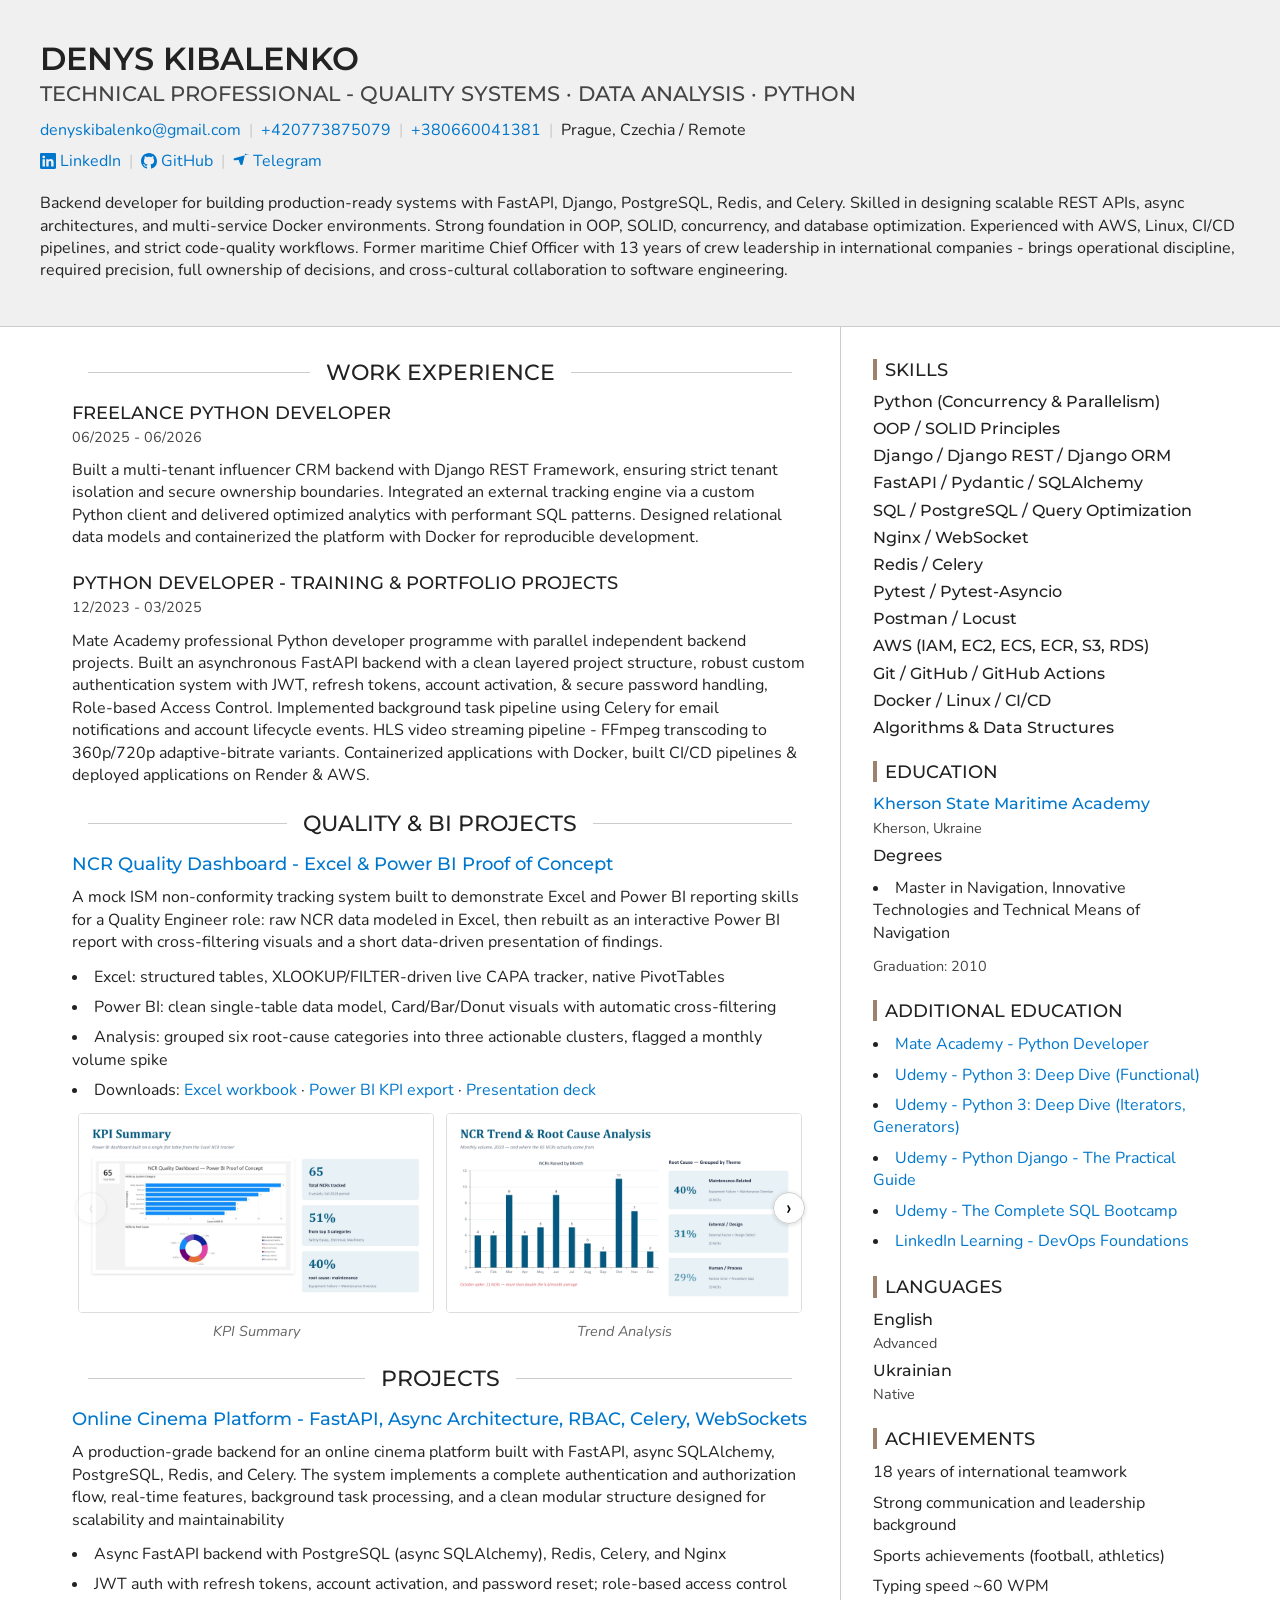
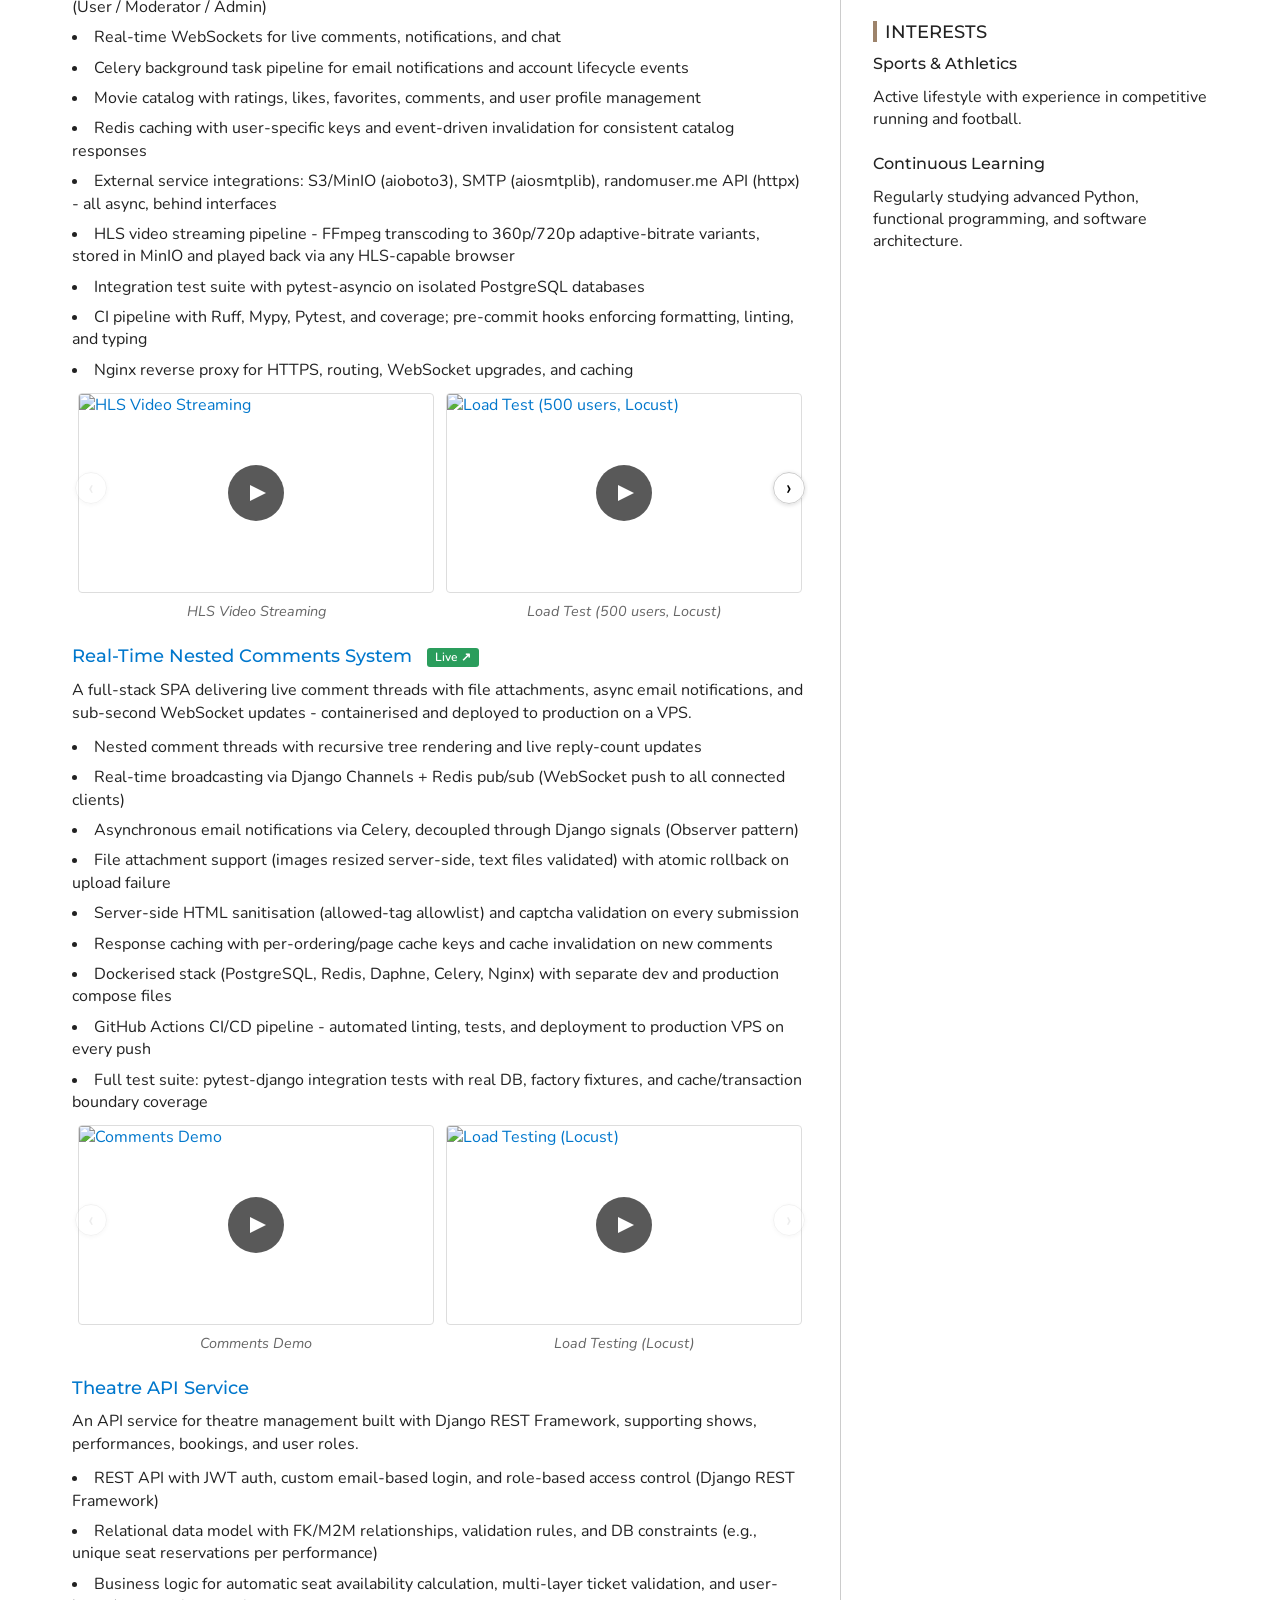
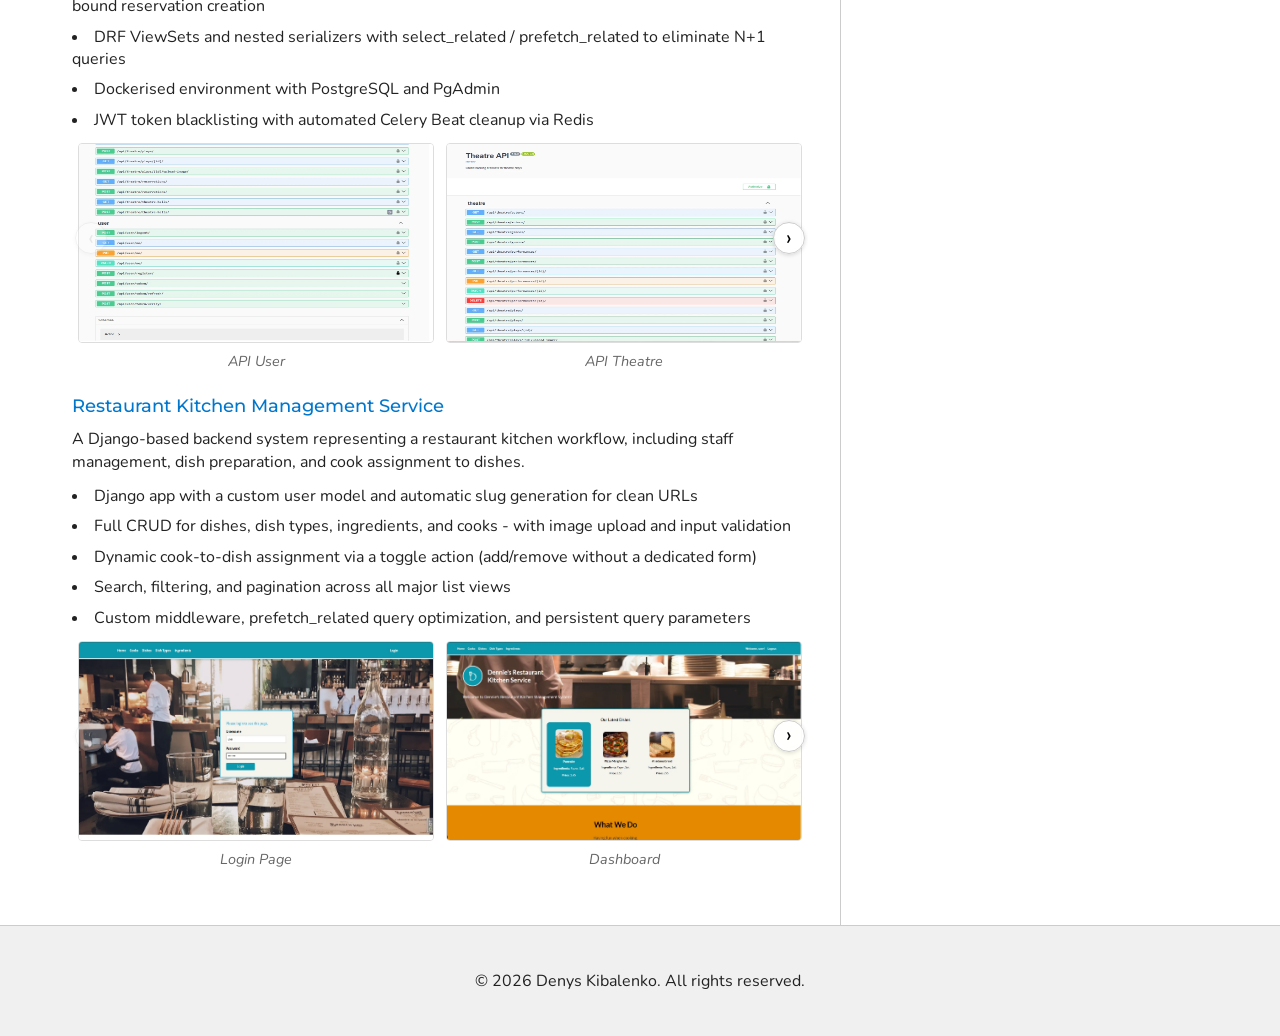
==== commit e9f4348a: "Update: update title hero line" ====
--- a/index.html
+++ b/index.html
@@ -57,7 +57,7 @@
           
           <div class="header-info">
             <h1>Denys Kibalenko</h1>
-            <h2 class="header-label">Python Backend Developer</h2>
+            <h2 class="header-label">Technical Professional - Quality Systems · Data Analysis · Python</h2>
             
               <address>
                 <ul class="inline-list flex-responsive">
@@ -193,7 +193,7 @@
               
                 <section>
                   <h3>
-                    <a href="assets/projects/ncr-quality-dashboard/NCR_Quality_Presentation.pdf" target="_blank">NCR Quality Dashboard — Excel &amp; Power BI Proof of Concept</a>
+                    <a href="assets/projects/ncr-quality-dashboard/NCR_Quality_Presentation.pdf" target="_blank">NCR Quality Dashboard - Excel &amp; Power BI Proof of Concept</a>
                   </h3>
                   <p>A mock ISM non-conformity tracking system built to demonstrate Excel and Power BI reporting skills for a Quality Engineer role: raw NCR data modeled in Excel, then rebuilt as an interactive Power BI report with cross-filtering visuals and a short data-driven presentation of findings.</p>
                   
